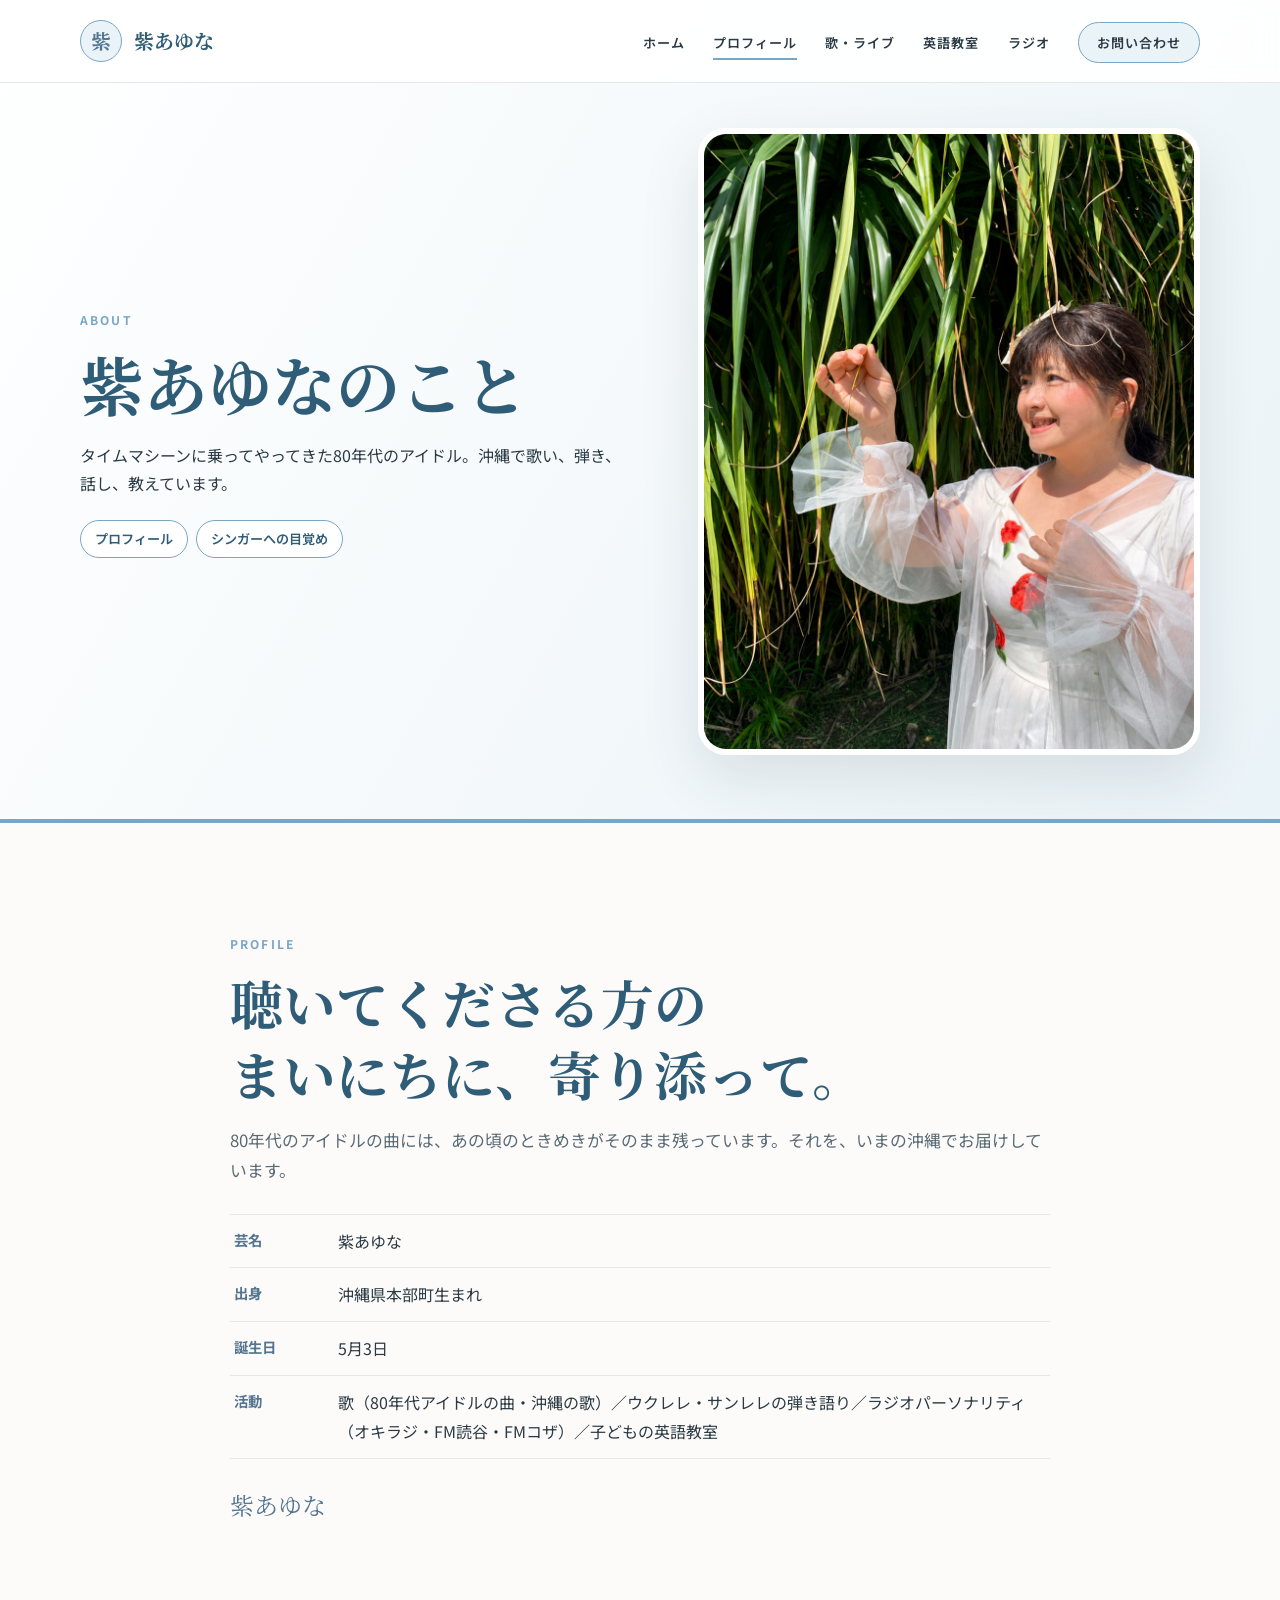
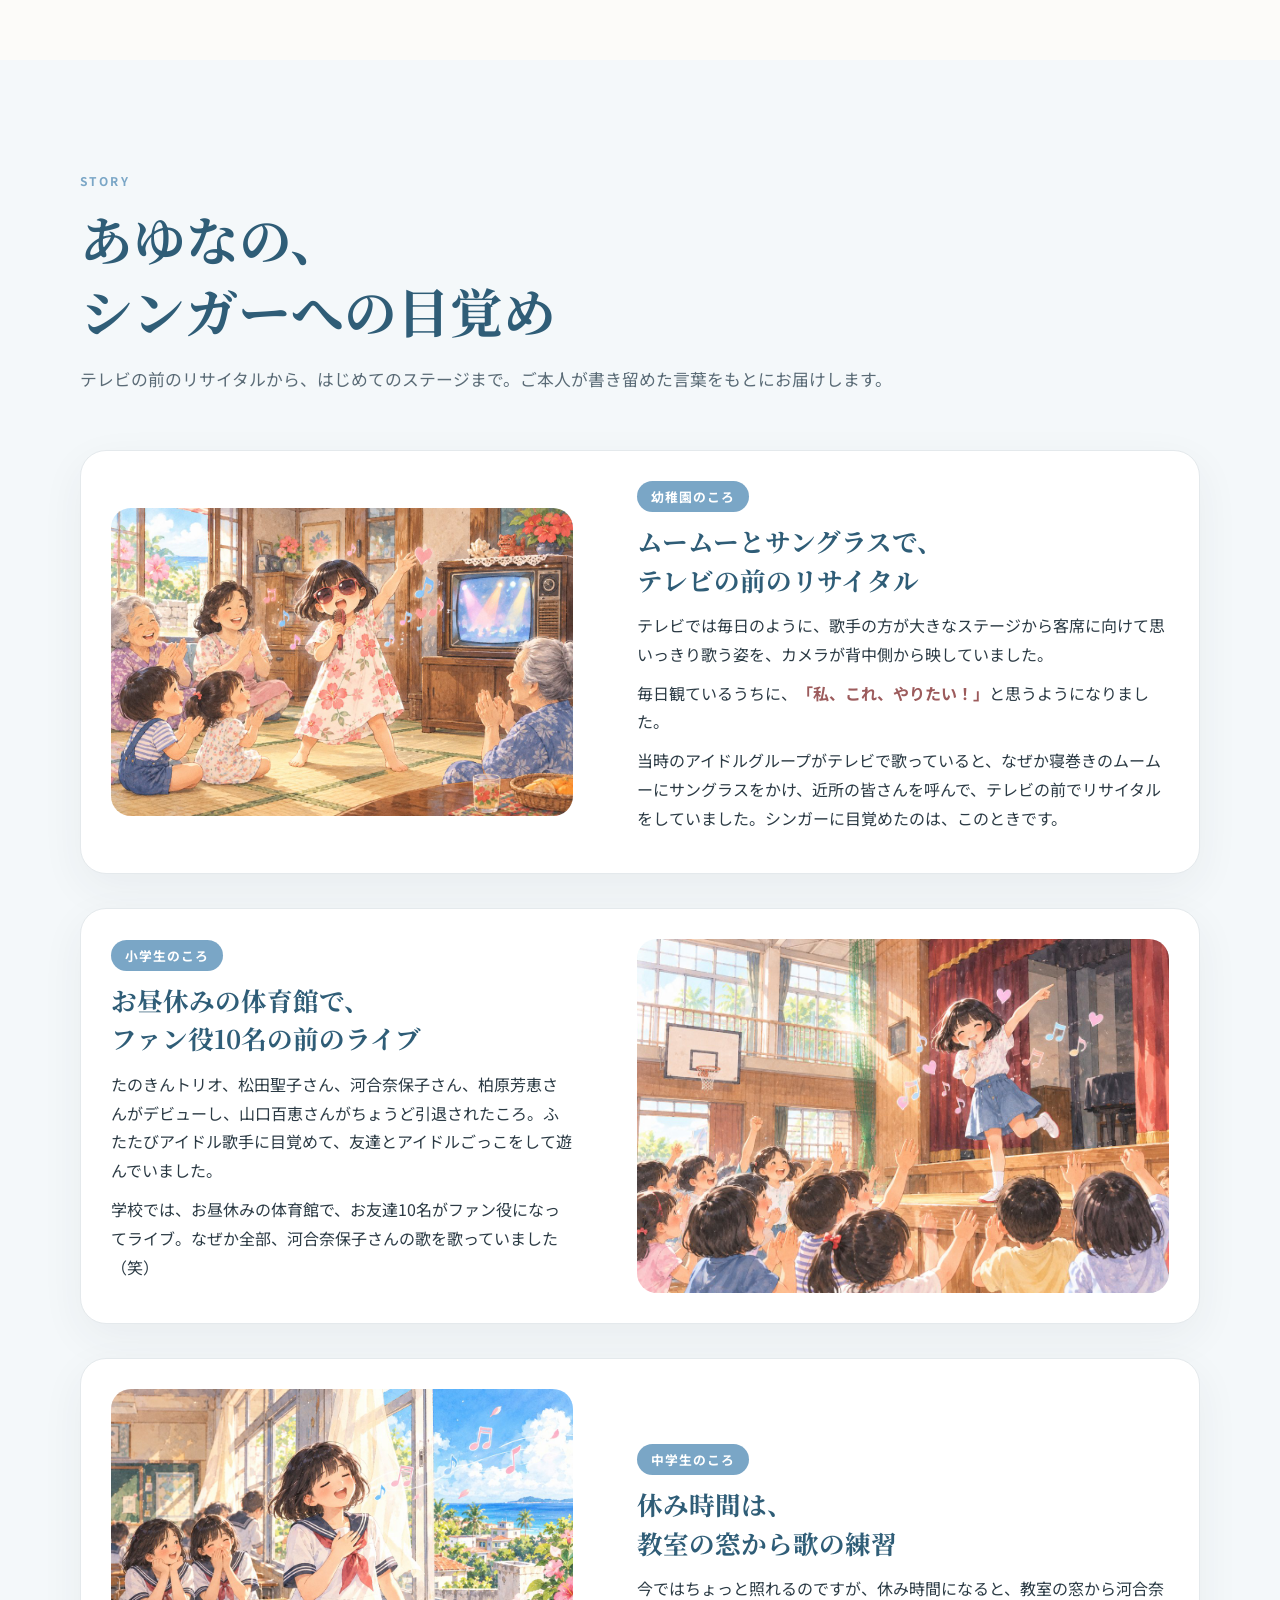
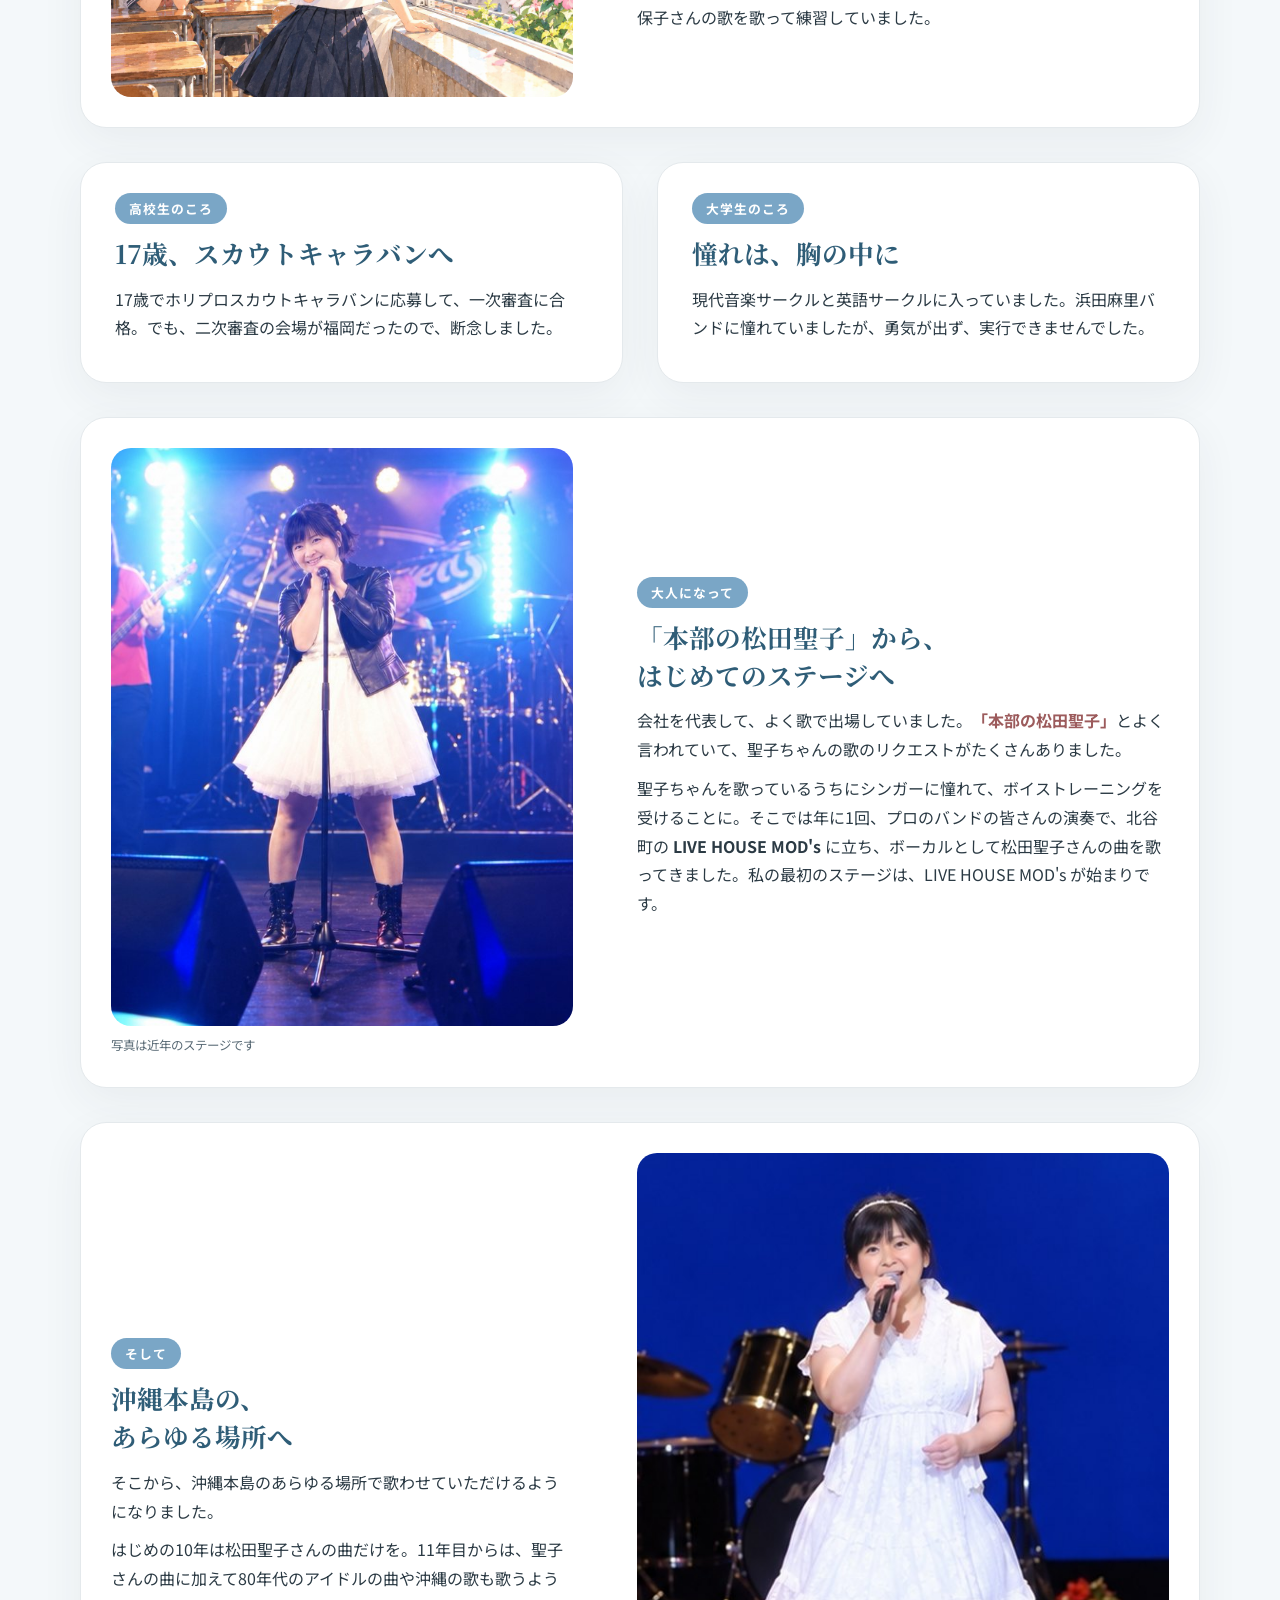
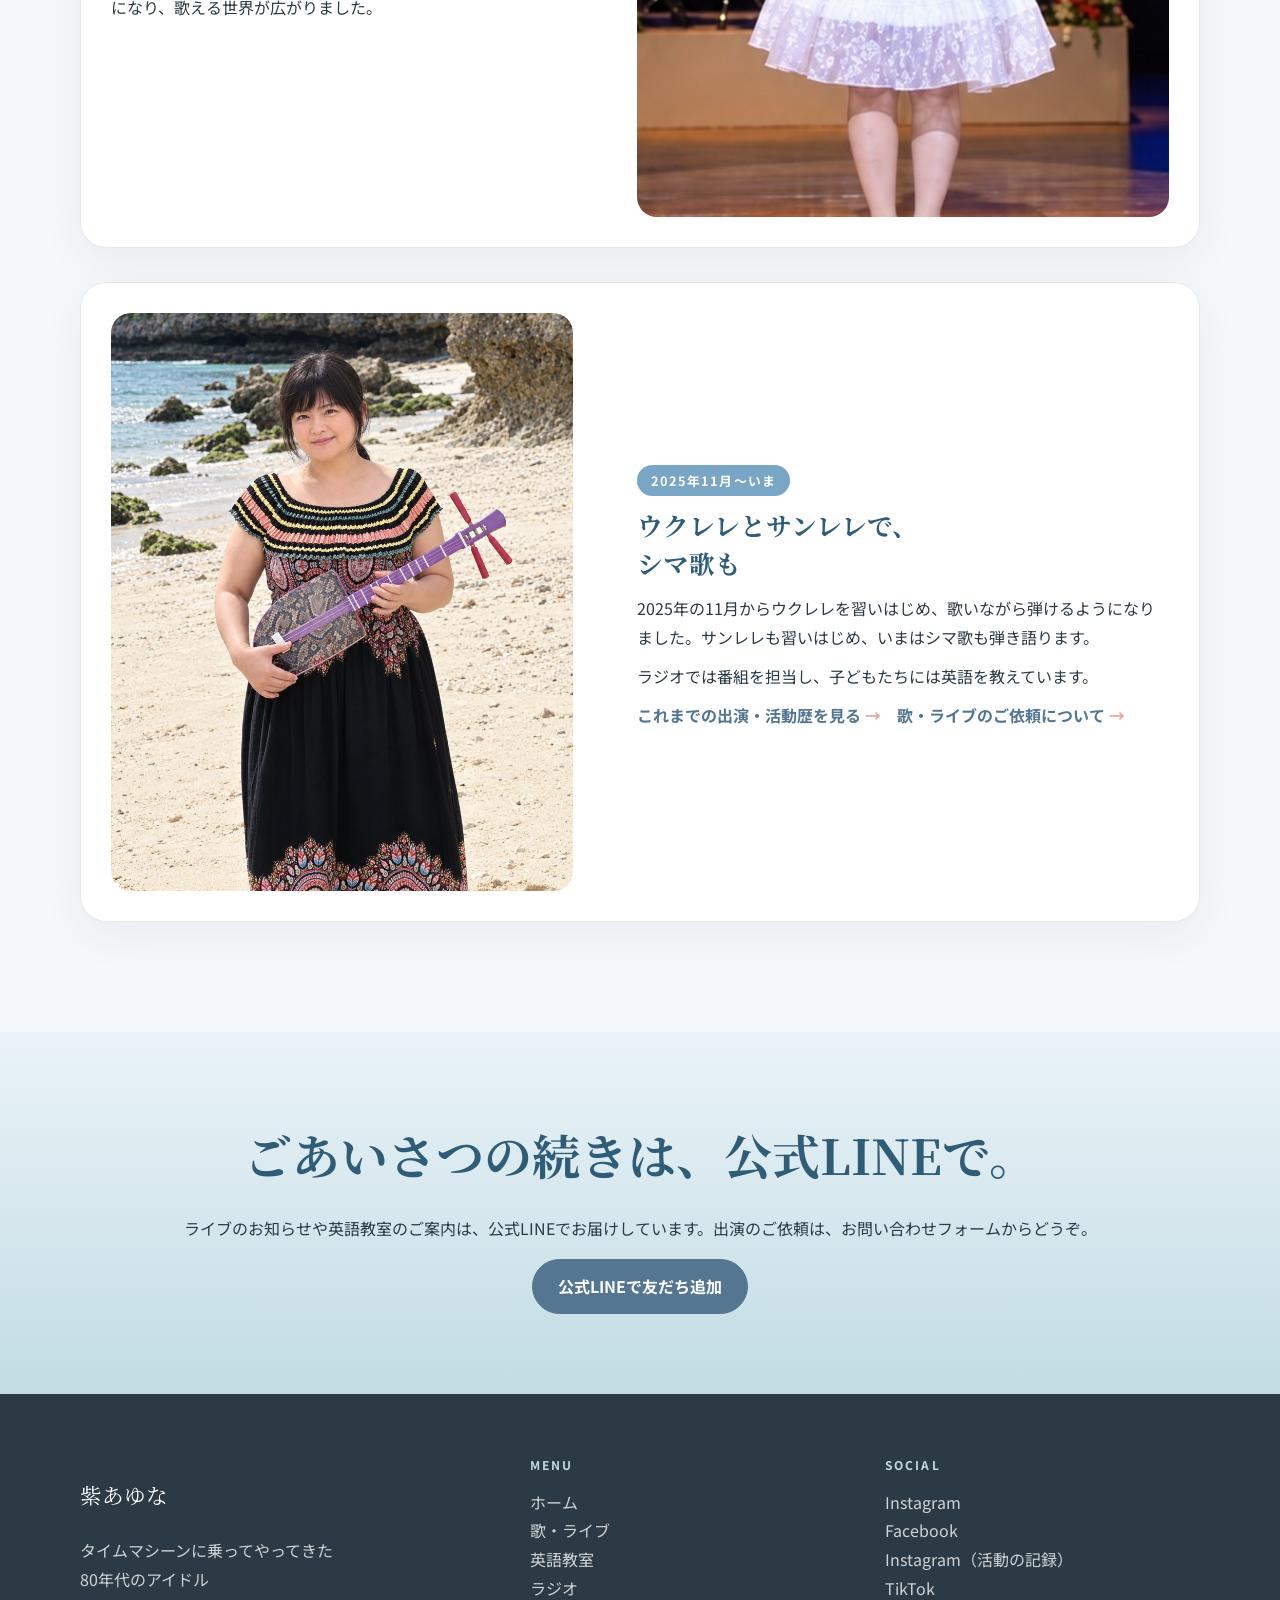
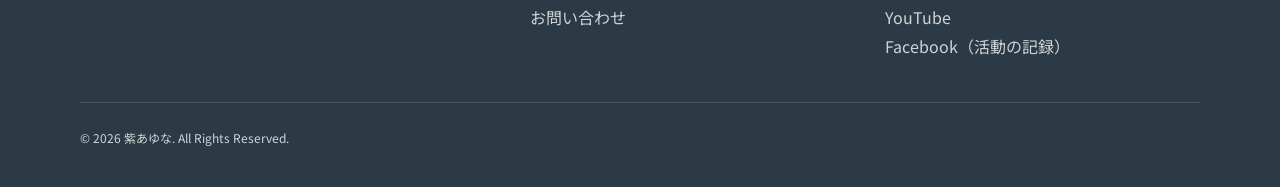
==== about.html @ 7f1525aa "ver2: HPを6ページ構成へ（ホーム／プロフィール／歌・ライブ／英語教室／ラジオ／お問い合わせ）2026-10-16" ====
<!doctype html>
<html lang="ja">
<head>
  <meta charset="utf-8">
  <meta name="viewport" content="width=device-width, initial-scale=1">
  <title>紫あゆなについて｜プロフィールと、シンガーへの目覚め</title>
  <meta name="description" content="紫あゆなのプロフィール。沖縄県本部町生まれ。幼稚園のころテレビの前で開いたリサイタルから、北谷町 LIVE HOUSE MOD's での初ステージ、沖縄本島の各地へ。">
  <link rel="canonical" href="https://ayunamurasaki.github.io/hp/about.html">
  <link rel="stylesheet" href="assets/css/style.css">
</head>
<body class="theme-about">
  <a class="skip-link" href="#main">本文へ移動</a>
  <header class="site-header">
    <nav class="container nav-wrap" aria-label="メインナビゲーション">
      <a class="brand" href="index.html"><span class="brand-mark">紫</span><span>紫あゆな</span></a>
      <button class="menu-toggle" type="button" aria-controls="global-menu" aria-expanded="false" aria-label="メニューを開く"><span></span><span></span><span></span></button>
      <ul class="nav-list" id="global-menu">
        <li><a href="index.html">ホーム</a></li><li><a href="about.html" aria-current="page">プロフィール</a></li><li><a href="live.html">歌・ライブ</a></li><li><a href="english.html">英語教室</a></li><li><a href="radio.html">ラジオ</a></li><li><a class="nav-cta" href="contact.html">お問い合わせ</a></li>
      </ul>
    </nav>
  </header>

  <main id="main">
    <section class="face-hero">
      <div class="container">
        <div><p class="eyebrow">About</p><h1>紫あゆなのこと</h1><p>タイムマシーンに乗ってやってきた80年代のアイドル。沖縄で歌い、弾き、話し、教えています。</p><ul class="page-nav"><li><a href="#profile">プロフィール</a></li><li><a href="#story">シンガーへの目覚め</a></li></ul></div>
        <figure class="tall"><img src="assets/images/white-field.jpg" alt="白いお衣装で自然の中に立つ紫あゆな"></figure>
      </div>
    </section>

    <section class="section" id="profile">
      <div class="container" style="max-width:820px">
        <p class="eyebrow">Profile</p>
        <h2 class="section-title">聴いてくださる方の<br>まいにちに、寄り添って。</h2>
        <p class="lead">80年代のアイドルの曲には、あの頃のときめきがそのまま残っています。それを、いまの沖縄でお届けしています。</p>
        <dl class="profile-table">
            <dt>芸名</dt><dd>紫あゆな</dd>
            <dt>出身</dt><dd>沖縄県本部町生まれ</dd>
            <dt>誕生日</dt><dd>5月3日</dd>
            <dt>活動</dt><dd>歌（80年代アイドルの曲・沖縄の歌）／ウクレレ・サンレレの弾き語り／ラジオパーソナリティ（オキラジ・FM読谷・FMコザ）／子どもの英語教室</dd>
          </dl>
        <p class="signature">紫あゆな</p>
      </div>
    </section>

    <section class="section section-soft" id="story">
      <div class="container">
        <p class="eyebrow">Story</p>
        <h2 class="section-title">あゆなの、<br>シンガーへの目覚め</h2>
        <p class="lead" style="margin-top:18px">テレビの前のリサイタルから、はじめてのステージまで。ご本人が書き留めた言葉をもとにお届けします。</p>

        <ol class="story">
          <li class="story-item reveal">
            <figure class="story-media" style="margin:0"><img src="assets/images/story-kinder.jpg" alt="ムームーとサングラス姿の女の子が、テレビの前で近所の人たちに向けて歌っているイラスト" loading="lazy"></figure>
            <div>
              <p class="story-age">幼稚園のころ</p>
              <h3>ムームーとサングラスで、<br>テレビの前のリサイタル</h3>
              <p>テレビでは毎日のように、歌手の方が大きなステージから客席に向けて思いっきり歌う姿を、カメラが背中側から映していました。</p>
              <p>毎日観ているうちに、<span class="quote">「私、これ、やりたい！」</span>と思うようになりました。</p>
              <p>当時のアイドルグループがテレビで歌っていると、なぜか寝巻きのムームーにサングラスをかけ、近所の皆さんを呼んで、テレビの前でリサイタルをしていました。シンガーに目覚めたのは、このときです。</p>
            </div>
          </li>

          <li class="story-item reveal">
            <figure class="story-media" style="margin:0"><img src="assets/images/story-gym.jpg" alt="体育館のステージで歌う女の子と、ファン役の友達のイラスト" loading="lazy"></figure>
            <div>
              <p class="story-age">小学生のころ</p>
              <h3>お昼休みの体育館で、<br>ファン役10名の前のライブ</h3>
              <p>たのきんトリオ、松田聖子さん、河合奈保子さん、柏原芳恵さんがデビューし、山口百恵さんがちょうど引退されたころ。ふたたびアイドル歌手に目覚めて、友達とアイドルごっこをして遊んでいました。</p>
              <p>学校では、お昼休みの体育館で、お友達10名がファン役になってライブ。なぜか全部、河合奈保子さんの歌を歌っていました（笑）</p>
            </div>
          </li>

          <li class="story-item reveal">
            <figure class="story-media" style="margin:0"><img src="assets/images/story-window.jpg" alt="教室の窓辺で空に向かって歌うセーラー服の女の子のイラスト" loading="lazy"></figure>
            <div>
              <p class="story-age">中学生のころ</p>
              <h3>休み時間は、<br>教室の窓から歌の練習</h3>
              <p>今ではちょっと照れるのですが、休み時間になると、教室の窓から河合奈保子さんの歌を歌って練習していました。</p>
            </div>
          </li>

          <li class="story-row">
            <div class="story-item text-only reveal">
              <div>
                <p class="story-age">高校生のころ</p>
                <h3>17歳、スカウトキャラバンへ</h3>
                <p>17歳でホリプロスカウトキャラバンに応募して、一次審査に合格。でも、二次審査の会場が福岡だったので、断念しました。</p>
              </div>
            </div>
            <div class="story-item text-only reveal">
              <div>
                <p class="story-age">大学生のころ</p>
                <h3>憧れは、胸の中に</h3>
                <p>現代音楽サークルと英語サークルに入っていました。浜田麻里バンドに憧れていましたが、勇気が出ず、実行できませんでした。</p>
              </div>
            </div>
          </li>

          <li class="story-item reveal">
            <figure class="story-media tall" style="margin:0"><img src="assets/images/story-band.jpg" alt="バンドの演奏をバックに、白いスカートで歌う紫あゆな" loading="lazy"><figcaption>写真は近年のステージです</figcaption></figure>
            <div>
              <p class="story-age">大人になって</p>
              <h3>「本部の松田聖子」から、<br>はじめてのステージへ</h3>
              <p>会社を代表して、よく歌で出場していました。<span class="quote">「本部の松田聖子」</span>とよく言われていて、聖子ちゃんの歌のリクエストがたくさんありました。</p>
              <p>聖子ちゃんを歌っているうちにシンガーに憧れて、ボイストレーニングを受けることに。そこでは年に1回、プロのバンドの皆さんの演奏で、北谷町の <strong>LIVE HOUSE MOD's</strong> に立ち、ボーカルとして松田聖子さんの曲を歌ってきました。私の最初のステージは、LIVE HOUSE MOD's が始まりです。</p>
            </div>
          </li>

          <li class="story-item reveal">
            <figure class="story-media tall" style="margin:0"><img src="assets/images/story-hall.jpg" alt="大きなホールのステージで、白いお衣装で歌う紫あゆな" loading="lazy"></figure>
            <div>
              <p class="story-age">そして</p>
              <h3>沖縄本島の、<br>あらゆる場所へ</h3>
              <p>そこから、沖縄本島のあらゆる場所で歌わせていただけるようになりました。</p>
              <p>はじめの10年は松田聖子さんの曲だけを。11年目からは、聖子さんの曲に加えて80年代のアイドルの曲や沖縄の歌も歌うようになり、歌える世界が広がりました。</p>
            </div>
          </li>

          <li class="story-item reveal">
            <figure class="story-media tall" style="margin:0"><img src="assets/images/story-sanrere.jpg" alt="沖縄の浜辺でサンレレを弾く紫あゆな" loading="lazy"></figure>
            <div>
              <p class="story-age">2025年11月〜いま</p>
              <h3>ウクレレとサンレレで、<br>シマ歌も</h3>
              <p>2025年の11月からウクレレを習いはじめ、歌いながら弾けるようになりました。サンレレも習いはじめ、いまはシマ歌も弾き語ります。</p>
              <p>ラジオでは番組を担当し、子どもたちには英語を教えています。</p>
              <p><a class="link-arrow" href="live.html#history">これまでの出演・活動歴を見る</a>　<a class="link-arrow" href="live.html#request">歌・ライブのご依頼について</a></p>
            </div>
          </li>
        </ol>
      </div>
    </section>

    <section class="cta-section"><div class="container"><h2>ごあいさつの続きは、公式LINEで。</h2><p>ライブのお知らせや英語教室のご案内は、公式LINEでお届けしています。出演のご依頼は、お問い合わせフォームからどうぞ。</p><a class="btn btn-primary" href="https://lin.ee/VMailZP" target="_blank" rel="noopener">公式LINEで友だち追加</a></div></section>

  </main>

  <footer class="site-footer"><div class="container"><div class="footer-grid"><div><p class="footer-brand">紫あゆな</p><p>タイムマシーンに乗ってやってきた<br>80年代のアイドル</p></div><div><p class="eyebrow">Menu</p><ul class="footer-nav"><li><a href="index.html">ホーム</a></li><li><a href="live.html">歌・ライブ</a></li><li><a href="english.html">英語教室</a></li><li><a href="radio.html">ラジオ</a></li><li><a href="contact.html">お問い合わせ</a></li></ul></div><div><p class="eyebrow">Social</p><ul class="footer-nav"><li><a href="https://www.instagram.com/ayuna.80idol/" target="_blank" rel="noopener">Instagram</a></li><li><a href="https://www.facebook.com/profile.php?id=100083319112403" target="_blank" rel="noopener">Facebook</a></li><li><a href="https://www.instagram.com/369murasakiayuna/" target="_blank" rel="noopener">Instagram（活動の記録）</a></li><li><a href="https://www.tiktok.com/@user3553281297065" target="_blank" rel="noopener">TikTok</a></li><li><a href="https://www.youtube.com/@%E7%B4%AB%E3%81%82%E3%82%86%E3%81%AA" target="_blank" rel="noopener">YouTube</a></li><li><a href="https://www.facebook.com/profile.php?id=100011735827150" target="_blank" rel="noopener">Facebook（活動の記録）</a></li></ul></div></div><p class="copyright">© <span data-year>2026</span> 紫あゆな. All Rights Reserved.</p></div></footer>
  <script src="assets/js/common.js"></script>
</body>
</html>
---- assets/css/style.css ----
@import url('https://fonts.googleapis.com/css2?family=Noto+Sans+JP:wght@400;500;600;700&family=Noto+Serif+JP:wght@600;700&display=swap');

/* ============================================================
   紫あゆな 公式サイト V2
   様式（レイアウト・部品・クラス名）は V1（hp-site/）のまま。
   色だけを公式LINE側の淡い水色へ揃えている。
   配色の出どころ: C:\Projects\ayuna-fanclub-lp\index.html と
   C:\Projects\ayuna-english-lp\index.html の :root（--sea / --sky ほか）
   ご本人のご希望（2026-08-08）: 淡い水色をベースに、ハートのピンクと白
   ============================================================ */

:root {
  --sea: #7aa6c6;
  --sea-deep: #547690;
  --sea-ink: #2f5d77;
  --sky: #c2dce4;
  --sky-pale: #eaf3f7;
  --sand: #eed0c5;
  --coral: #e79fa0;
  --coral-pale: #fdeff0;
  --ink: #2b3a44;
  --muted: #5a6b76;
  --paper: #fcfbf9;
  --white: #fff;
  --line: #e4e9ec;
  --shadow: 0 22px 60px rgba(43, 58, 68, .12);
  --radius: 28px;
  --serif: "Noto Serif JP", serif;
  --sans: "Noto Sans JP", sans-serif;
}

* { box-sizing: border-box; }
html { scroll-behavior: smooth; }
body { margin: 0; color: var(--ink); background: var(--paper); font-family: var(--sans); line-height: 1.8; }
body.menu-open { overflow: hidden; }
/* height: auto を必ず添える。img の width/height 属性は高さの指定として効いてしまい、
   高さが auto でなくなると aspect-ratio が無視されて画像が縦に伸びる（2026-09-10 に発生） */
img { display: block; width: 100%; height: auto; }
a { color: inherit; text-decoration: none; }
button, input, select, textarea { font: inherit; }
button { cursor: pointer; }
.container { width: min(1120px, calc(100% - 40px)); margin-inline: auto; }
.eyebrow { margin: 0 0 12px; color: var(--sea); font-size: .75rem; font-weight: 700; letter-spacing: .18em; text-transform: uppercase; }
.section-title { margin: 0; color: var(--sea-ink); font-family: var(--serif); font-size: clamp(2rem, 5vw, 3.3rem); line-height: 1.35; }
.lead { color: var(--muted); font-size: 1.05rem; }
.skip-link { position: fixed; top: -80px; left: 20px; z-index: 1000; padding: 10px 18px; color: #fff; background: var(--sea-deep); }
.skip-link:focus { top: 10px; }

/* ヘッダーは常に白のすりガラス。V1は濃紫のヒーローに白文字を重ねていたが、
   ヒーローが淡い水色になったため、白文字では読めなくなる */
.site-header { position: fixed; inset: 0 0 auto; z-index: 100; border-bottom: 1px solid var(--line); background: rgba(255,255,255,.9); backdrop-filter: blur(14px); transition: .3s; }
.site-header.scrolled { background: rgba(255,255,255,.97); box-shadow: 0 8px 30px rgba(43,58,68,.08); }
.nav-wrap { display: flex; min-height: 82px; align-items: center; justify-content: space-between; gap: 24px; }
.brand { display: flex; align-items: center; gap: 12px; color: var(--sea-ink); font-family: var(--serif); font-size: 1.25rem; font-weight: 700; }
.brand-mark { display: grid; width: 42px; height: 42px; place-items: center; border: 1px solid var(--sea); border-radius: 50%; color: var(--sea-deep); background: var(--sky-pale); }
.nav-list { display: flex; align-items: center; gap: 28px; margin: 0; padding: 0; list-style: none; }
.nav-list a { position: relative; color: var(--ink); font-size: .82rem; font-weight: 600; letter-spacing: .08em; text-transform: uppercase; }
.nav-list a::after { content: ""; position: absolute; inset: auto 50% -8px; height: 2px; background: var(--sea); transition: .2s; }
.nav-list a:hover::after, .nav-list a[aria-current="page"]::after { left: 0; right: 0; }
.nav-cta { padding: 10px 18px; border: 1px solid var(--sea); border-radius: 999px; color: var(--sea-ink); background: var(--sky-pale); }
.menu-toggle { display: none; width: 46px; height: 46px; padding: 11px; border: 1px solid var(--line); border-radius: 50%; background: var(--sky-pale); }
.menu-toggle span { display: block; height: 2px; margin: 5px 0; background: var(--sea-ink); transition: .25s; }

/* ヒーロー。写真の上に白のベールをかけ、文字は濃い藍色にする。
   公式LINEのLP（ファンクラブ・英語教室）と同じ処理 */
.hero { position: relative; display: grid; min-height: 100svh; align-items: end; overflow: hidden; color: var(--ink); background: var(--sky-pale); }
.hero::before { content: ""; position: absolute; inset: 0; background: linear-gradient(180deg, rgba(255,255,255,.20) 0%, rgba(255,255,255,.55) 46%, rgba(252,251,249,.96) 88%, var(--paper) 100%), url('../images/hero-sea.jpg') center/cover; }
.hero::after { content: ""; position: absolute; right: -15vw; bottom: -45vw; width: 70vw; height: 70vw; border: 1px solid rgba(122,166,198,.35); border-radius: 50%; box-shadow: 0 0 0 12vw rgba(255,255,255,.16), 0 0 0 24vw rgba(255,255,255,.09); }
.hero-content { position: relative; z-index: 1; display: grid; grid-template-columns: 1.25fr .75fr; align-items: end; gap: clamp(24px, 5vw, 64px); padding: 175px 0 90px; }
.hero-kicker { display: flex; align-items: center; gap: 12px; margin-bottom: 22px; color: var(--sea-deep); font-size: .8rem; font-weight: 700; letter-spacing: .16em; }
.hero-kicker::before { content: ""; width: 44px; height: 1px; background: var(--sea-deep); }
.hero h1 { max-width: 900px; margin: 0; color: var(--sea-ink); font-family: var(--serif); font-size: clamp(2.4rem, 6.4vw, 5.2rem); line-height: 1.24; letter-spacing: .02em; text-shadow: 0 2px 22px rgba(255,255,255,.7); }
.hero h1 span { display: block; margin-top: 16px; color: var(--ink); font-family: var(--sans); font-size: clamp(.95rem, 2vw, 1.3rem); font-weight: 500; letter-spacing: .1em; }
.hero-actions { display: flex; flex-wrap: wrap; gap: 14px; margin-top: 36px; }
/* ヒーローの主役写真。公式LINEの応答1（白いドレスのアイドル写真・高画質補正版）を使う
   ユーザー指示 2026-09-10「白いドレスのアイドル写真をメインに」「公式LINEの画像に合わせる」 */
.hero-photo { position: relative; justify-self: end; width: min(100%, 380px); }
.hero-photo img { height: 405px; border: 6px solid #fff; border-radius: var(--radius); object-fit: cover; object-position: 50% 18%; box-shadow: var(--shadow); }
.hero-photo::after { content: ""; position: absolute; inset: auto -14px -14px auto; width: 62px; height: 62px; border: 1px solid var(--coral); border-radius: 50%; }

.btn { display: inline-flex; min-height: 50px; align-items: center; justify-content: center; padding: 12px 25px; border: 1px solid var(--sea); border-radius: 999px; font-weight: 700; transition: .2s; }
.btn-primary { color: #fff; border-color: var(--sea-deep); background: var(--sea-deep); }
.btn-secondary { color: var(--sea-ink); background: rgba(255,255,255,.86); }
.btn:hover { transform: translateY(-2px); box-shadow: 0 12px 28px rgba(43,58,68,.16); }
.hero-scroll { position: absolute; right: 32px; bottom: 35px; z-index: 2; color: var(--sea-deep); font-size: .68rem; letter-spacing: .15em; writing-mode: vertical-rl; }

.section { padding: 110px 0; }
.section-soft { background: #f4f8fa; }
.intro-grid, .split { display: grid; grid-template-columns: .88fr 1.12fr; align-items: center; gap: clamp(44px, 7vw, 100px); }
.image-frame { position: relative; }
.image-frame::before { content: ""; position: absolute; inset: 22px -22px -22px 22px; z-index: 0; border: 1px solid var(--sea); border-radius: var(--radius); }
.image-frame img { position: relative; z-index: 1; aspect-ratio: 4 / 5; border-radius: var(--radius); object-fit: cover; box-shadow: var(--shadow); }
/* 文字が絵の端まで入っている図版用。切り取らずに正方形のまま出す */
.image-frame.square img { aspect-ratio: 1 / 1; object-fit: contain; background: #fff; }
.signature { color: var(--sea-deep); font-family: var(--serif); font-size: 1.5rem; }
.feature-grid, .service-grid, .works-grid { display: grid; grid-template-columns: repeat(3, 1fr); gap: 24px; margin-top: 54px; }
.feature-card, .service-card, .work-card { overflow: hidden; border: 1px solid var(--line); border-radius: 22px; background: #fff; box-shadow: 0 14px 44px rgba(43,58,68,.06); transition: .25s; }
.feature-card:hover, .service-card:hover, .work-card:hover { transform: translateY(-6px); box-shadow: var(--shadow); }
.feature-card { padding: 34px; }
.card-number { color: var(--sea); font-family: var(--serif); font-size: 1.7rem; }
.feature-card h3, .service-card h2, .service-card h3, .work-card h2, .work-card h3 { color: var(--sea-ink); font-family: var(--serif); }
.service-card img, .work-card img { aspect-ratio: 4 / 3; object-fit: cover; }
.card-body { padding: 26px; }
.tag { display: inline-block; padding: 4px 10px; border-radius: 999px; color: var(--sea-ink); background: var(--sky); font-size: .73rem; font-weight: 700; }
.tag.gold { color: #9c5b5c; background: var(--coral-pale); }
.link-arrow { color: var(--sea-deep); font-weight: 700; }
.link-arrow::after { content: " →"; color: var(--coral); }

.page-hero { position: relative; overflow: hidden; display: grid; min-height: 460px; padding-top: 82px; align-items: center; color: var(--ink); background: var(--sky-pale); }
.page-hero::before { content: ""; position: absolute; inset: 0; background: linear-gradient(180deg, rgba(255,255,255,.42), rgba(255,255,255,.78) 70%, var(--paper) 100%), var(--page-image) center/cover; }
.page-hero::after { content: ""; position: absolute; right: -100px; top: 120px; width: 380px; height: 380px; border: 1px solid rgba(122,166,198,.3); border-radius: 50%; }
.page-hero-content { position: relative; z-index: 1; }
.page-hero h1 { margin: 0; color: var(--sea-ink); font-family: var(--serif); font-size: clamp(2.4rem, 6vw, 4.4rem); line-height: 1.2; }
.page-hero p { max-width: 680px; color: var(--ink); }
.about-hero { --page-image: url('../images/hero-sea.jpg'); }
.service-hero { --page-image: url('../images/hero-sea.jpg'); }
.works-hero { --page-image: url('../images/hero-sea.jpg'); }
.contact-hero { --page-image: url('../images/hero-sea.jpg'); }

.timeline { margin: 50px 0 0; padding: 0; list-style: none; }
.timeline li { position: relative; display: grid; grid-template-columns: 150px 1fr; gap: 26px; padding: 0 0 35px 30px; border-left: 1px solid var(--sea); }
.timeline li::before { content: ""; position: absolute; left: -6px; top: 9px; width: 11px; height: 11px; border-radius: 50%; background: var(--sea); box-shadow: 0 0 0 6px var(--sky-pale); }
.timeline time { color: var(--sea-deep); font-weight: 700; }
.timeline h3 { margin: 0 0 5px; color: var(--sea-ink); }
.stats { display: grid; grid-template-columns: repeat(3, 1fr); gap: 18px; margin-top: 42px; }
.stat { padding: 28px; border-radius: 18px; text-align: center; background: var(--sky-pale); }
.stat strong { display: block; color: var(--sea-deep); font-family: var(--serif); font-size: 1.6rem; }
.notice { padding: 18px 22px; border-left: 3px solid var(--coral); color: var(--muted); background: var(--coral-pale); border-radius: 0 12px 12px 0; }
.service-grid.four { grid-template-columns: repeat(2, 1fr); }
.service-card.featured { border-color: rgba(122,166,198,.6); }
.service-icon { display: grid; width: 54px; height: 54px; place-items: center; border-radius: 50%; color: #fff; background: var(--sea-deep); font-family: var(--serif); font-size: 1.4rem; }
.process { counter-reset: step; display: grid; grid-template-columns: repeat(3,1fr); gap: 20px; margin-top: 48px; }
.process article { position: relative; padding: 30px; border-top: 1px solid var(--sea); border-radius: 0 0 16px 16px; background: #fff; }
.process article::before { counter-increment: step; content: "0" counter(step); color: var(--sea); font-family: var(--serif); font-size: 2rem; }

.works-grid { grid-template-columns: repeat(2, 1fr); }
.work-card:first-child { grid-column: 1 / -1; display: grid; grid-template-columns: 1.2fr .8fr; }
.work-card:first-child img { height: 100%; min-height: 360px; }
.social-links { display: grid; grid-template-columns: repeat(3,1fr); gap: 16px; margin-top: 36px; }
.social-link { padding: 22px; border: 1px solid var(--line); border-radius: 16px; text-align: center; font-weight: 700; background: #fff; transition: .2s; }
.social-link:hover { color: #fff; border-color: var(--sea-deep); background: var(--sea-deep); }

/* お問い合わせ。V2では自前のフォームを持たず、実際に動いている受け口へ渡す */
.contact-layout { display: grid; grid-template-columns: .7fr 1.3fr; gap: 60px; }
.contact-panel { align-self: start; padding: 34px; border-radius: 22px; color: #fff; background: var(--sea-deep); }
.contact-panel h2 { margin-top: 0; font-family: var(--serif); }
.contact-panel a { color: #fff; text-decoration: underline; }
.entry-list { display: grid; gap: 18px; }
.entry { display: grid; grid-template-columns: 62px 1fr auto; align-items: center; gap: 20px; padding: 24px 26px; border: 1px solid var(--line); border-radius: 18px; background: #fff; transition: .2s; }
.entry:hover { transform: translateY(-3px); border-color: var(--sea); box-shadow: var(--shadow); }
.entry-mark { display: grid; width: 62px; height: 62px; place-items: center; border-radius: 50%; color: #fff; background: var(--sea); font-family: var(--serif); font-size: 1.3rem; }
.entry-mark.line { background: #06c755; }
.entry-mark.coral { background: var(--coral); }
.entry h3 { margin: 0 0 4px; color: var(--sea-ink); font-family: var(--serif); font-size: 1.15rem; }
.entry p { margin: 0; color: var(--muted); font-size: .93rem; }
.entry-go { color: var(--sea-deep); font-weight: 700; white-space: nowrap; }
.entry-go::after { content: " →"; color: var(--coral); }
.entry.static { align-items: start; }
.entry.static:hover { transform: none; border-color: var(--line); box-shadow: none; }
.entry .program-list { margin-top: 8px; }
.nw { display: inline-block; }

.cta-section { padding: 80px 0; color: var(--ink); text-align: center; background: linear-gradient(180deg, var(--sky-pale), var(--sky)); }
.cta-section h2 { margin: 0 0 14px; color: var(--sea-ink); font-family: var(--serif); font-size: clamp(1.8rem,5vw,3rem); }
.site-footer { padding: 60px 0 26px; color: rgba(255,255,255,.78); background: var(--ink); }
.footer-grid { display: grid; grid-template-columns: 1.3fr 1fr 1fr; gap: 40px; }
.footer-brand { color: #fff; font-family: var(--serif); font-size: 1.35rem; }
.site-footer .eyebrow { color: var(--sky); }
.footer-nav { margin: 0; padding: 0; list-style: none; }
.footer-nav a:hover { color: var(--sky); }
.copyright { margin-top: 42px; padding-top: 24px; border-top: 1px solid rgba(255,255,255,.14); font-size: .75rem; }
.reveal { opacity: 0; transform: translateY(22px); transition: opacity .7s, transform .7s; }
.reveal.visible { opacity: 1; transform: none; }

@media (max-width: 860px) {
  .menu-toggle { display: block; }
  .nav-list { position: fixed; inset: 0; z-index: -1; display: flex; flex-direction: column; justify-content: center; gap: 30px; visibility: hidden; opacity: 0; background: rgba(255,255,255,.98); transition: .25s; }
  .nav-list.open { visibility: visible; opacity: 1; }
  .nav-list a { font-size: 1.05rem; }
  .menu-toggle[aria-expanded="true"] { position: relative; z-index: 2; }
  .menu-toggle[aria-expanded="true"] span:nth-child(1) { transform: translateY(7px) rotate(45deg); }
  .menu-toggle[aria-expanded="true"] span:nth-child(2) { opacity: 0; }
  .menu-toggle[aria-expanded="true"] span:nth-child(3) { transform: translateY(-7px) rotate(-45deg); }
  .hero-content { grid-template-columns: 1fr; }
  .hero-photo { max-width: 320px; }
  .intro-grid, .split, .contact-layout { grid-template-columns: 1fr; }
  .feature-grid, .service-grid { grid-template-columns: repeat(2,1fr); }
  .social-links { grid-template-columns: repeat(2,1fr); }
  .footer-grid { grid-template-columns: 1fr 1fr; }
}

@media (max-width: 600px) {
  .container { width: min(100% - 28px, 1120px); }
  .nav-wrap { min-height: 70px; }
  .brand-mark { width: 38px; height: 38px; }
  .hero-content { padding: 140px 0 70px; }
  .hero h1 { font-size: clamp(2rem, 10.5vw, 3.2rem); }
  .hero-photo { width: 100%; max-width: none; justify-self: stretch; }
  .hero-photo img { height: 400px; }
  .hero-scroll { display: none; }
  .section { padding: 78px 0; }
  .page-hero { min-height: 400px; padding-top: 70px; }
  .feature-grid, .service-grid, .service-grid.four, .works-grid, .process, .stats { grid-template-columns: 1fr; }
  .work-card:first-child { grid-column: auto; display: block; }
  .work-card:first-child img { min-height: 0; }
  .timeline li { grid-template-columns: 1fr; gap: 4px; }
  .image-frame::before { inset: 12px -10px -12px 10px; }
  .entry { grid-template-columns: 48px 1fr; gap: 14px; padding: 20px; }
  .entry-mark { width: 48px; height: 48px; font-size: 1.1rem; }
  .entry-go { grid-column: 1 / -1; }
  .footer-grid { grid-template-columns: 1fr; }
}

@media (prefers-reduced-motion: reduce) {
  *, *::before, *::after { scroll-behavior: auto !important; transition: none !important; animation: none !important; }
  .reveal { opacity: 1; transform: none; }
}

/* ============================================================
   プロフィール改修案（2026-10-16）で足した部品
   about.html の「プロフィール表」「シンガーへの目覚め」「出演・活動歴」で使う
   ============================================================ */
.profile-table { display: grid; grid-template-columns: 6.5em 1fr; gap: 0; margin: 28px 0 0; border-top: 1px solid var(--line); }
.profile-table dt, .profile-table dd { margin: 0; padding: 12px 4px; border-bottom: 1px solid var(--line); }
.profile-table dt { color: var(--sea-deep); font-weight: 700; font-size: .9rem; }
.profile-table dd { color: var(--ink); }

.story { margin: 56px 0 0; padding: 0; list-style: none; display: grid; gap: 34px; }
.story-item { display: grid; grid-template-columns: 1fr 1.15fr; align-items: center; gap: clamp(26px, 5vw, 64px); padding: 30px; border: 1px solid var(--line); border-radius: 26px; background: #fff; box-shadow: 0 14px 44px rgba(43,58,68,.06); }
.story-item:nth-child(even) .story-media { order: 2; }
.story-item.text-only { grid-template-columns: 1fr; padding: 30px 34px; }
.story-media img { aspect-ratio: 3 / 2; border-radius: 20px; object-fit: cover; }
.story-media.tall img { aspect-ratio: 4 / 5; object-position: 50% 30%; }
.story-media figcaption { margin-top: 8px; color: var(--muted); font-size: .78rem; }
.story-age { display: inline-block; margin: 0 0 10px; padding: 4px 14px; border-radius: 999px; color: #fff; background: var(--sea); font-size: .8rem; font-weight: 700; letter-spacing: .08em; }
.story-item h3 { margin: 0 0 12px; color: var(--sea-ink); font-family: var(--serif); font-size: clamp(1.25rem, 2.6vw, 1.6rem); line-height: 1.5; }
.story-item p { margin: 0 0 10px; }
.story-item .quote { display: inline-block; color: #9c5b5c; font-weight: 700; }
.story-row { display: grid; grid-template-columns: repeat(2, 1fr); gap: 34px; }

.history { margin: 46px 0 0; display: grid; gap: 0; }
.history-year { display: grid; grid-template-columns: 110px 1fr; gap: 24px; padding: 22px 0; border-top: 1px solid var(--line); }
.history-year > h3 { margin: 0; color: var(--sea-deep); font-family: var(--serif); font-size: 1.5rem; line-height: 1.3; }
.history-year ul { margin: 0; padding: 0; list-style: none; }
.history-year li { position: relative; padding: 3px 0 3px 18px; }
.history-year li::before { content: ""; position: absolute; left: 0; top: .85em; width: 7px; height: 7px; border-radius: 50%; background: var(--coral); }
.history-year li time { display: inline-block; min-width: 5.6em; color: var(--muted); font-size: .9rem; }
.history-more { margin-top: 0; border-top: 1px solid var(--line); }
.history-more > summary { padding: 18px 0; color: var(--sea-deep); font-weight: 700; cursor: pointer; list-style: none; }
.history-more > summary::-webkit-details-marker { display: none; }
.history-more > summary::after { content: " ＋"; color: var(--coral); }
.history-more[open] > summary::after { content: " －"; }

.gallery { display: grid; grid-template-columns: repeat(3, 1fr); gap: 18px; margin: 46px 0 0; }
.gallery figure { margin: 0; }
.gallery img { aspect-ratio: 1 / 1; border-radius: 18px; object-fit: cover; box-shadow: 0 10px 30px rgba(43,58,68,.08); }
.gallery figcaption { margin-top: 8px; color: var(--muted); font-size: .82rem; line-height: 1.5; }

@media (max-width: 860px) {
  .story-item, .story-row { grid-template-columns: 1fr; }
  .story-item:nth-child(even) .story-media { order: 0; }
  .gallery { grid-template-columns: repeat(2, 1fr); }
}
@media (max-width: 600px) {
  .story-item { padding: 20px; }
  .history-year { grid-template-columns: 1fr; gap: 8px; }
  .gallery { gap: 12px; }
}

/* ラジオの担当番組（service.html #radio・2026-10-16） */
.program-list { margin: 0; padding: 0; list-style: none; }
.program-list li { padding: 12px 0 12px 22px; border-bottom: 1px solid var(--line); position: relative; }
.program-list li::before { content: ""; position: absolute; left: 4px; top: 1.15em; width: 8px; height: 8px; border-radius: 50%; background: var(--coral); }
.feature-card p:last-child { margin-bottom: 0; }

/* ============================================================
   6ページ構成（2026-10-16・3つの柱をそのままページに）
   ページごとに「顔」の写真と色を変え、どのページか一目で分かるようにする
   ============================================================ */
.theme-about   { --accent: var(--sea);  --accent-pale: var(--sky-pale); }
.theme-live    { --accent: #d98a8b;     --accent-pale: var(--coral-pale); }
.theme-english { --accent: #c49a4e;     --accent-pale: #fbf4e6; }
.theme-radio   { --accent: #5d8fb3;     --accent-pale: #e6f0f8; }
.theme-contact { --accent: var(--sea);  --accent-pale: var(--sky-pale); }

.face-hero { position: relative; overflow: hidden; padding: 128px 0 64px; background: linear-gradient(120deg, #fff 0%, var(--accent-pale) 100%); border-bottom: 4px solid var(--accent); }
.face-hero .container { display: grid; grid-template-columns: 1.05fr .95fr; gap: clamp(28px, 5vw, 70px); align-items: center; }
.face-hero .eyebrow { color: var(--accent); }
.face-hero h1 { margin: 0 0 18px; color: var(--sea-ink); font-family: var(--serif); font-size: clamp(2.3rem, 5.5vw, 4rem); line-height: 1.25; }
.face-hero p { max-width: 560px; margin: 0 0 12px; }
.face-hero figure { margin: 0; }
.face-hero figure img { width: 100%; aspect-ratio: 4 / 3; object-fit: cover; border: 6px solid #fff; border-radius: var(--radius); box-shadow: var(--shadow); }
.face-hero figure.tall img { aspect-ratio: 4 / 5; }
.face-hero .page-nav { display: flex; flex-wrap: wrap; gap: 8px; margin-top: 22px; padding: 0; list-style: none; }
.face-hero .page-nav a { display: inline-block; padding: 6px 14px; border: 1px solid var(--accent); border-radius: 999px; color: var(--sea-ink); background: #fff; font-size: .82rem; font-weight: 600; }
.story-age { background: var(--accent, var(--sea)); }
.section-title + .lead { margin-top: 16px; }

.pillar-grid { display: grid; grid-template-columns: repeat(3, 1fr); gap: 22px; margin-top: 44px; }
.pillar { display: flex; flex-direction: column; overflow: hidden; border: 1px solid var(--line); border-radius: 24px; background: #fff; box-shadow: 0 14px 44px rgba(43,58,68,.06); color: inherit; transition: transform .2s, box-shadow .2s; }
.pillar:hover { transform: translateY(-6px); box-shadow: var(--shadow); }
.pillar img { width: 100%; aspect-ratio: 4 / 5; object-fit: cover; }
.pillar .card-body { display: flex; flex: 1; flex-direction: column; }
.pillar h3 { margin: 4px 0 10px; color: var(--sea-ink); font-family: var(--serif); font-size: 1.35rem; }
.pillar p { margin: 0 0 14px; }
.pillar .link-arrow { margin-top: auto; }
.pillar .card-number { color: var(--accent); }

.video-grid { display: grid; grid-template-columns: repeat(2, 1fr); gap: 22px; margin-top: 40px; }
.video { display: block; overflow: hidden; border: 1px solid var(--line); border-radius: 20px; background: #fff; color: inherit; }
.video .thumb { position: relative; }
.video .thumb img { width: 100%; aspect-ratio: 16 / 9; object-fit: cover; }
.video .thumb::after { content: "▶"; position: absolute; left: 50%; top: 50%; display: grid; width: 58px; height: 58px; place-items: center; border-radius: 50%; color: #fff; background: rgba(217,138,139,.92); font-size: 1.2rem; transform: translate(-50%, -50%); }
.video .card-body { padding: 18px 22px; }
.video h3 { margin: 0 0 4px; color: var(--sea-ink); font-family: var(--serif); font-size: 1.1rem; }
.video p { margin: 0; color: var(--muted); font-size: .9rem; }
.big-quote { margin: 0 0 16px; padding: 4px 0 4px 18px; border-left: 4px solid var(--accent); color: var(--sea-ink); font-family: var(--serif); font-size: clamp(1.15rem, 2.4vw, 1.45rem); line-height: 1.7; }
.btn-row { display: flex; flex-wrap: wrap; gap: 12px; margin-top: 18px; }

@media (max-width: 860px) {
  .face-hero { padding: 104px 0 44px; }
  .face-hero .container { grid-template-columns: 1fr; }
  .face-hero figure { order: -1; }
  .pillar-grid { grid-template-columns: 1fr; }
  .pillar img { aspect-ratio: 4 / 3; }
  .video-grid { grid-template-columns: 1fr; }
}
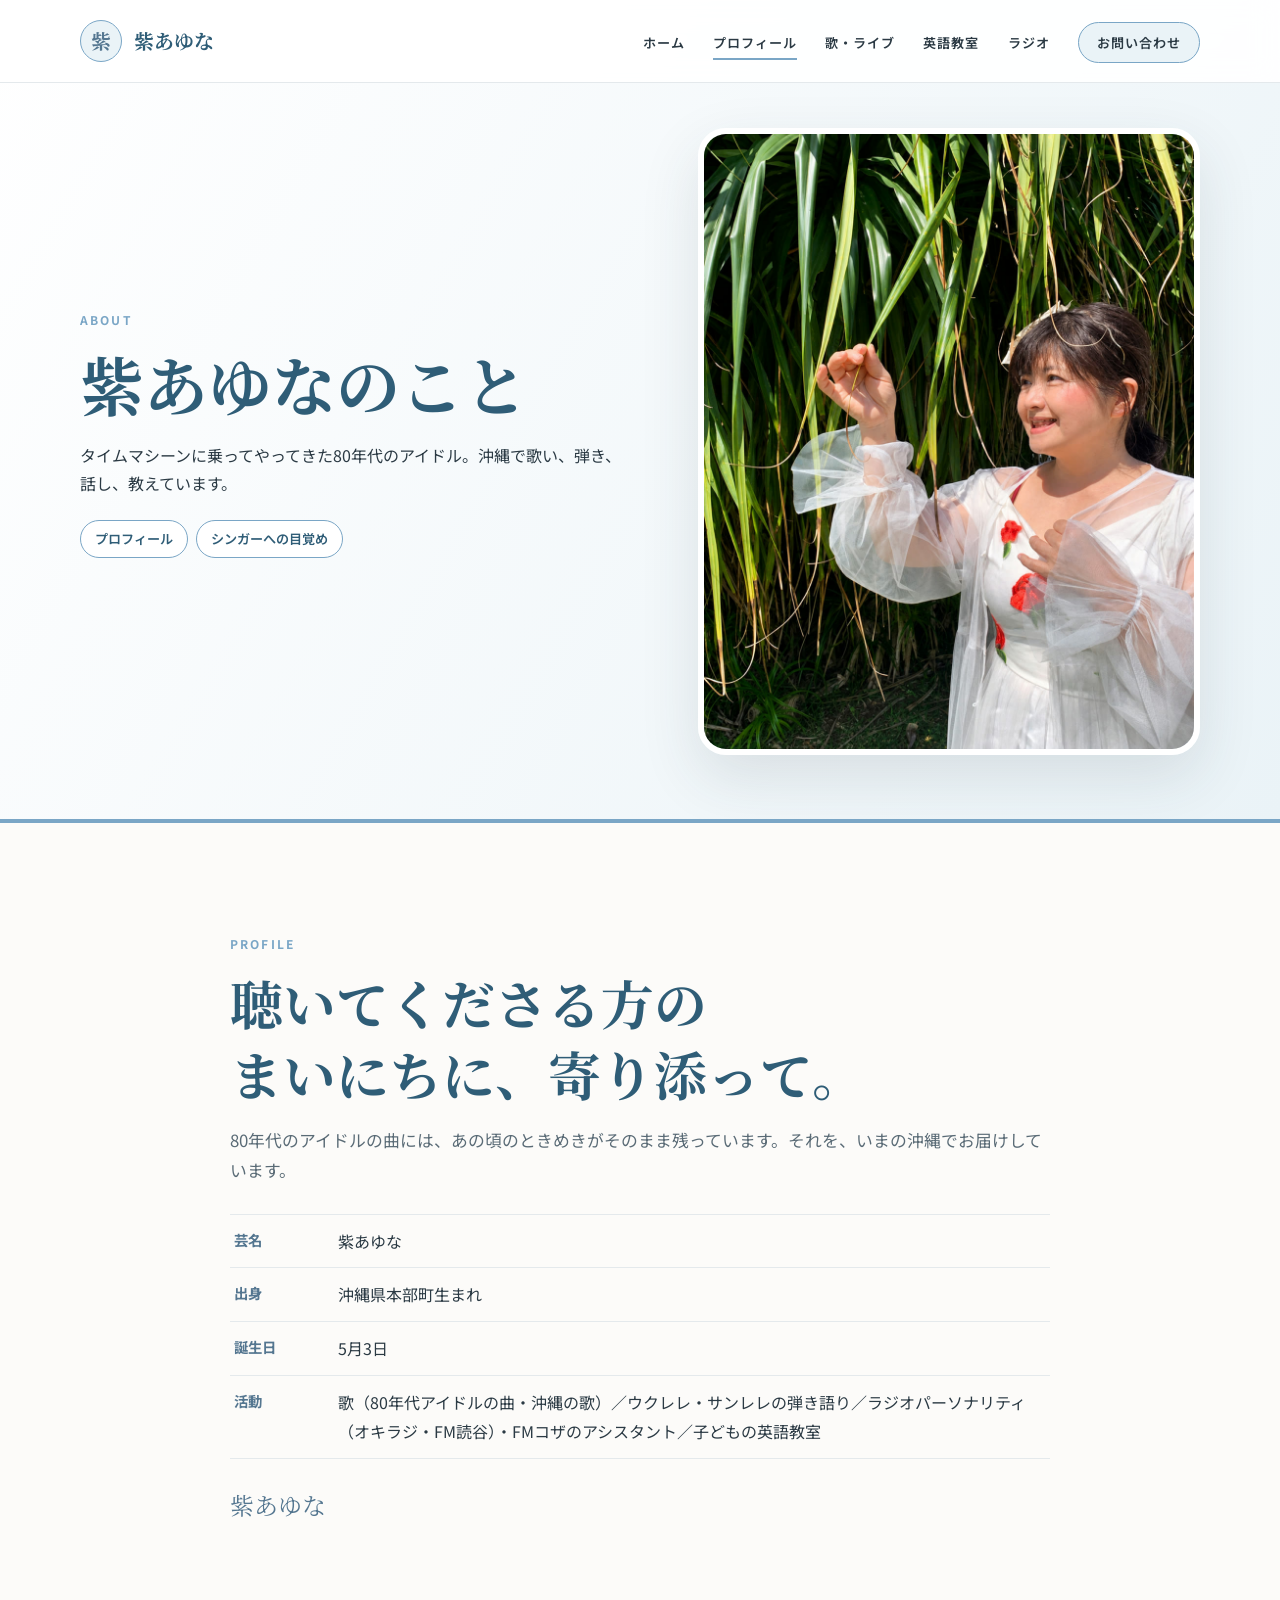
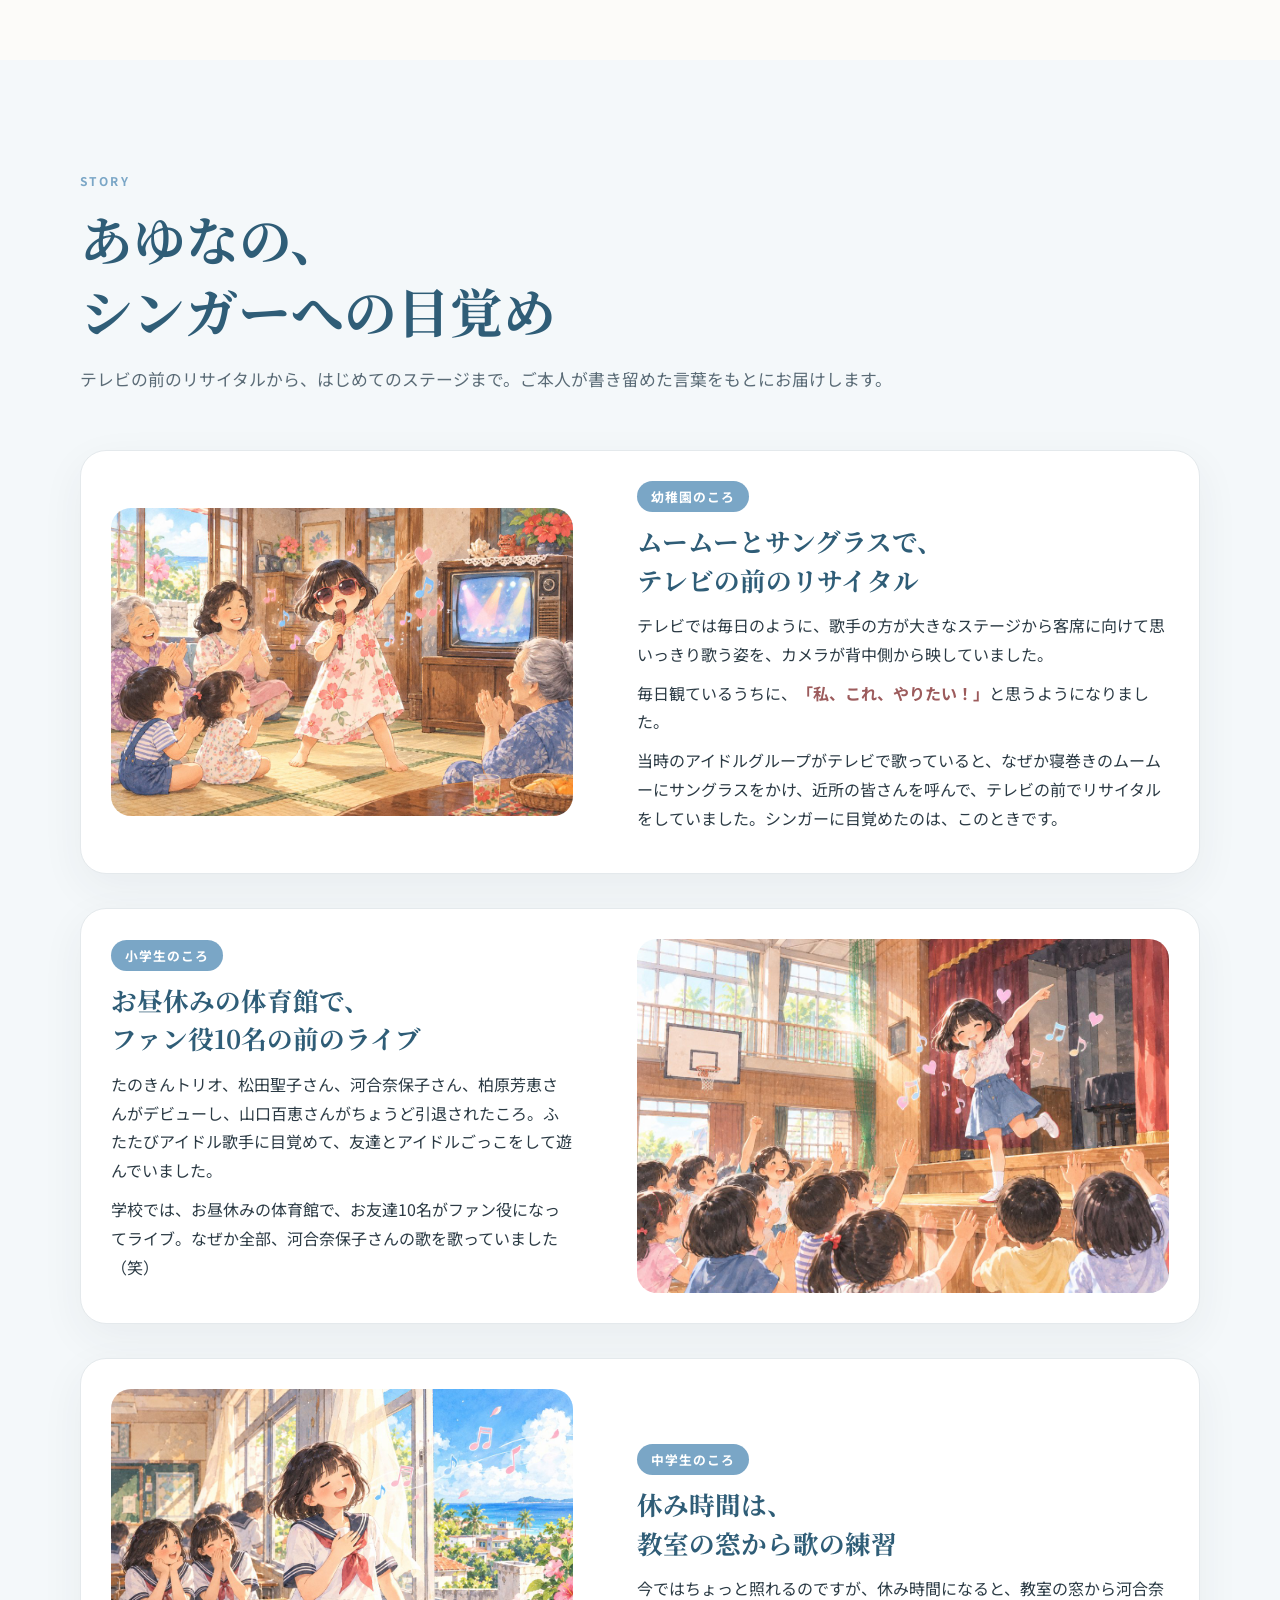
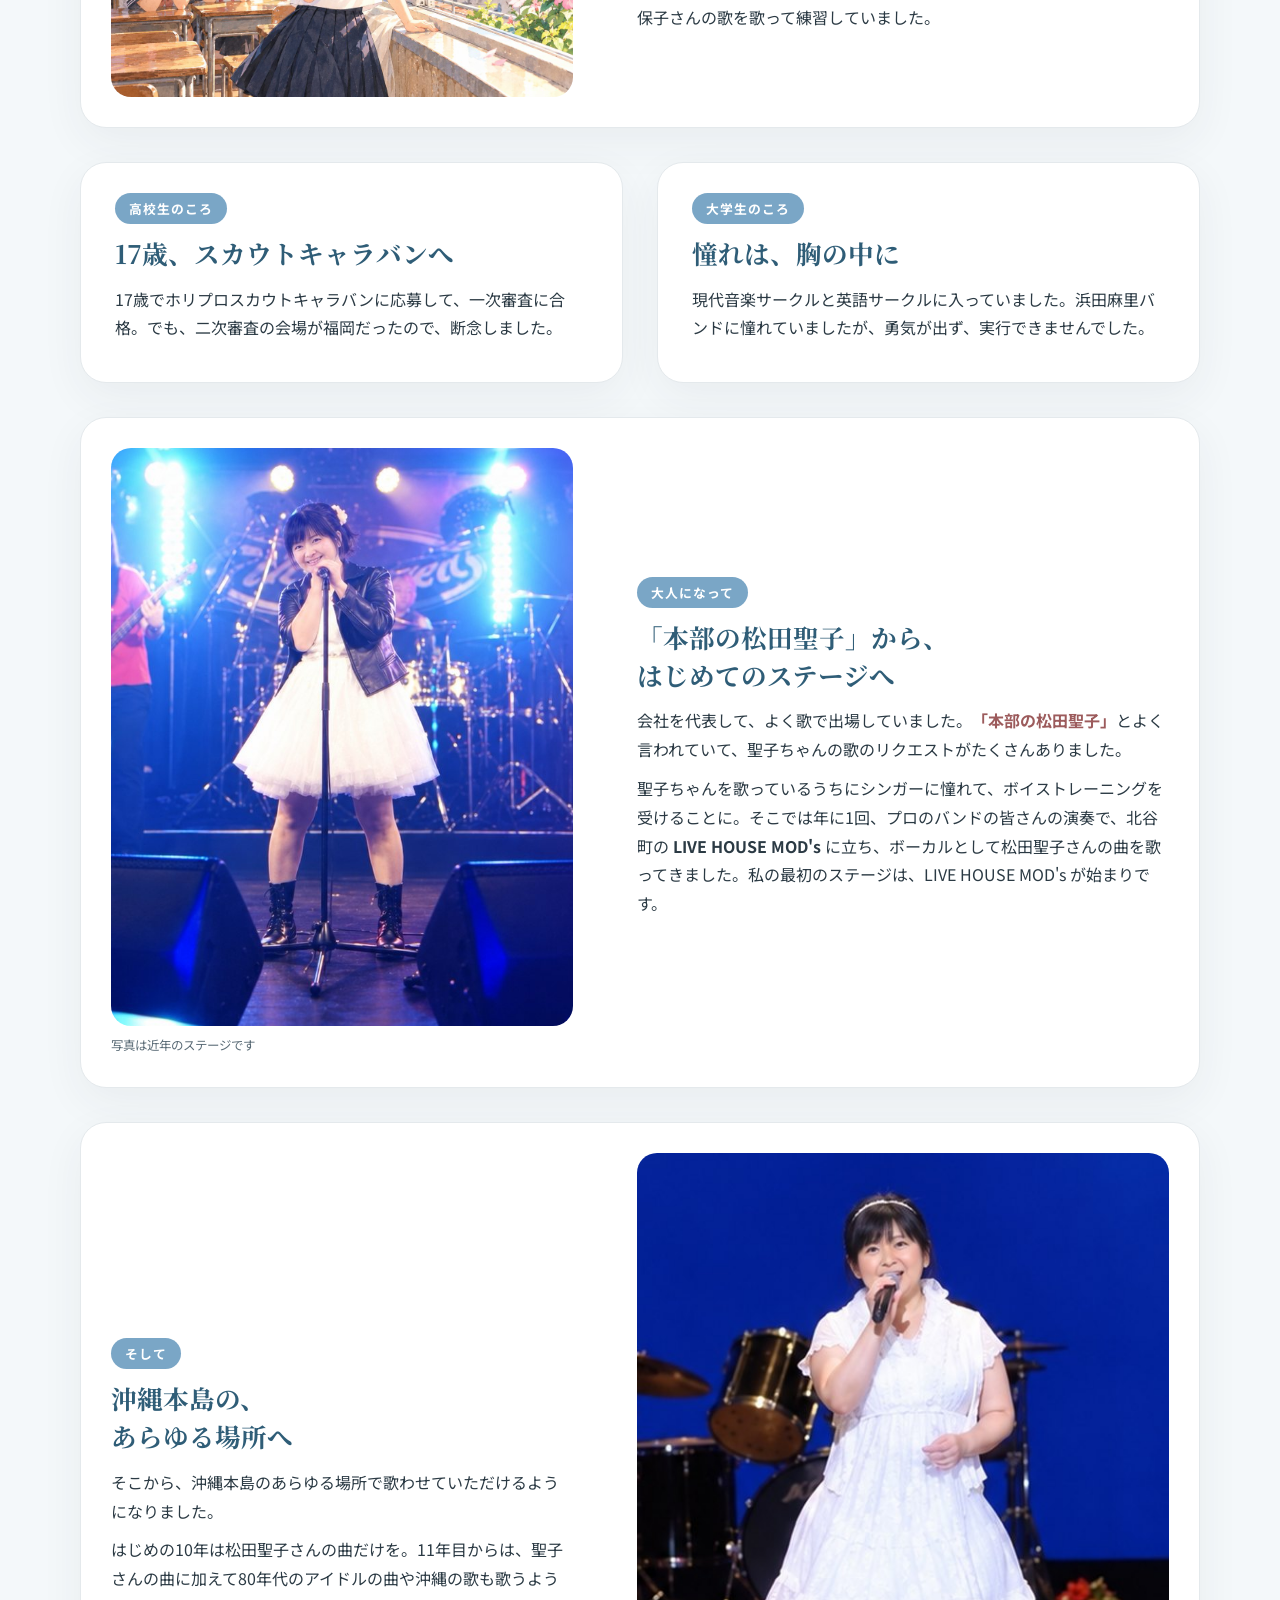
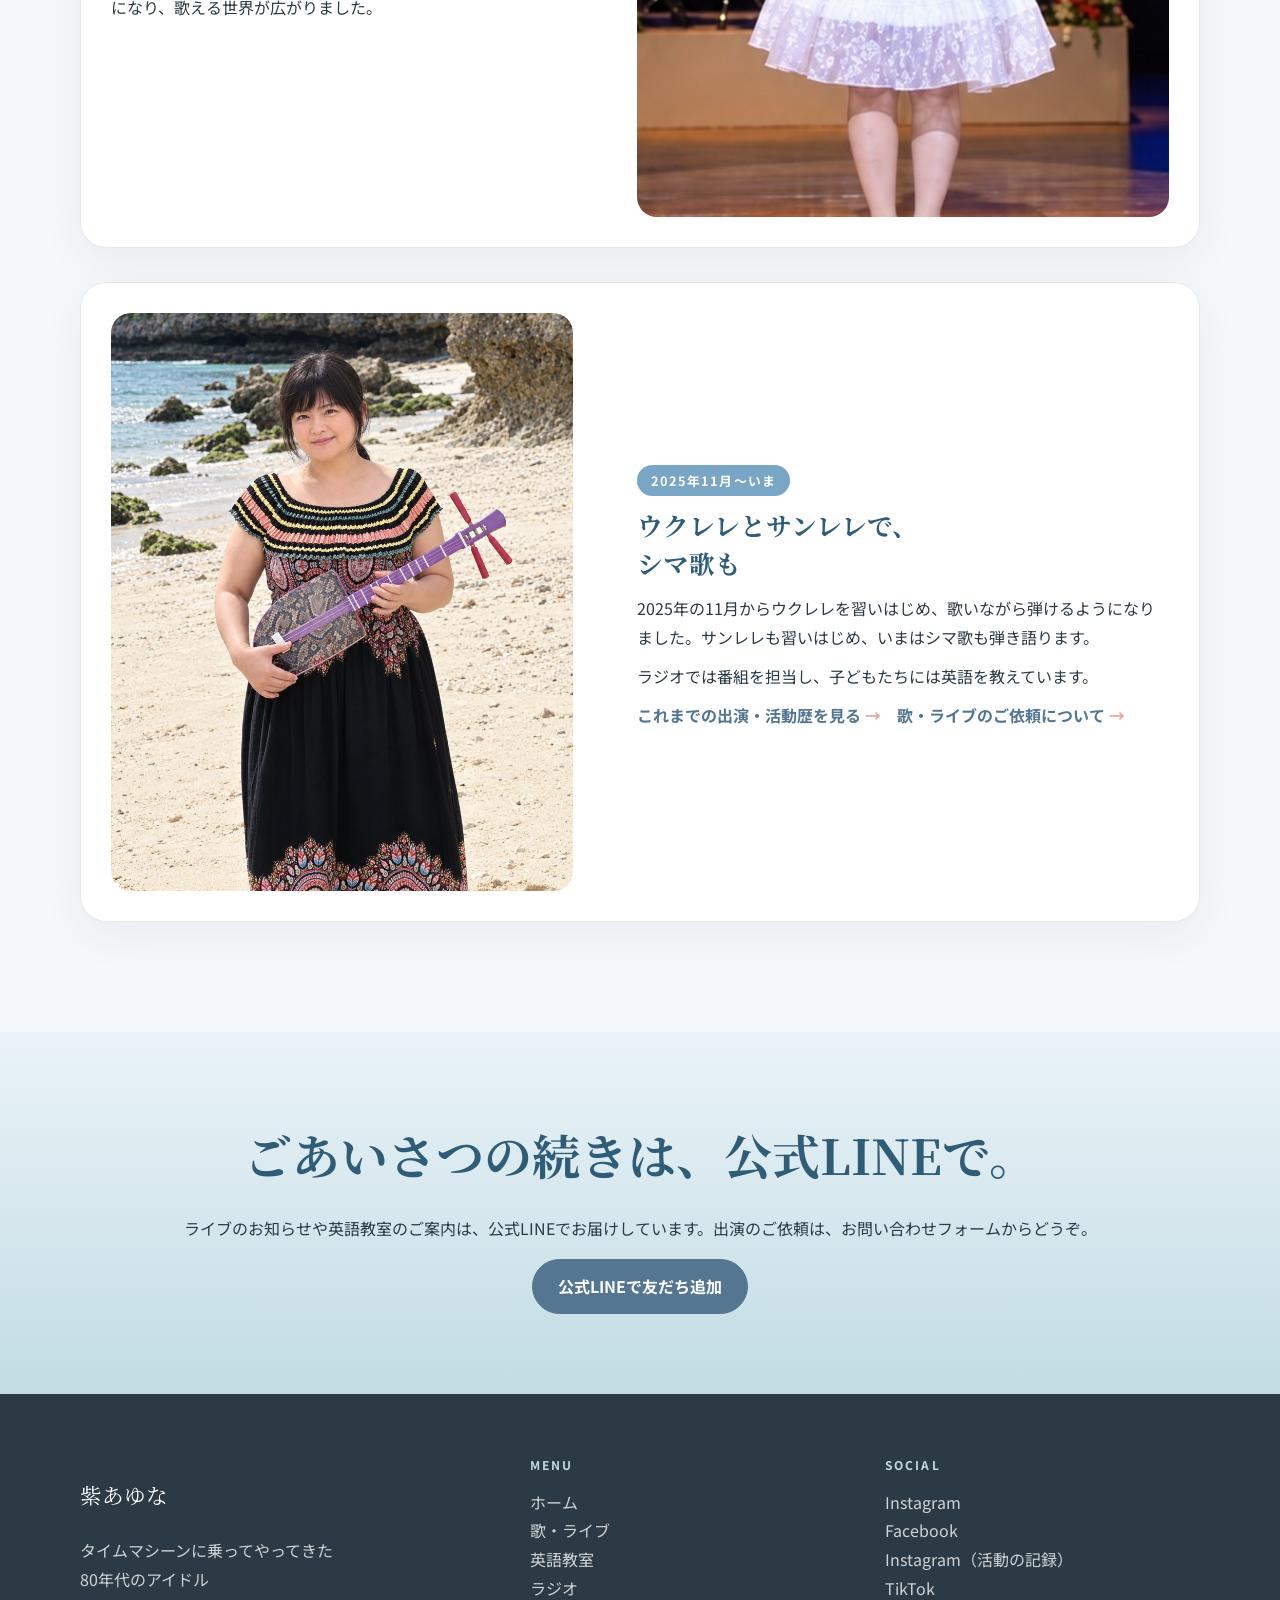
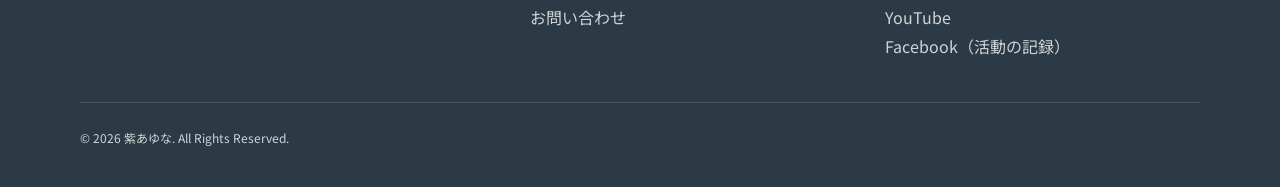
==== commit f4ecaf6e: "ラジオの番組名と出演の形を本人の言葉どおりに・出演歴の日付2か所を訂正（2026-10-17）" ====
--- a/about.html
+++ b/about.html
@@ -37,7 +37,7 @@
             <dt>芸名</dt><dd>紫あゆな</dd>
             <dt>出身</dt><dd>沖縄県本部町生まれ</dd>
             <dt>誕生日</dt><dd>5月3日</dd>
-            <dt>活動</dt><dd>歌（80年代アイドルの曲・沖縄の歌）／ウクレレ・サンレレの弾き語り／ラジオパーソナリティ（オキラジ・FM読谷・FMコザ）／子どもの英語教室</dd>
+            <dt>活動</dt><dd>歌（80年代アイドルの曲・沖縄の歌）／ウクレレ・サンレレの弾き語り／ラジオパーソナリティ（オキラジ・FM読谷）・FMコザのアシスタント／子どもの英語教室</dd>
           </dl>
         <p class="signature">紫あゆな</p>
       </div>
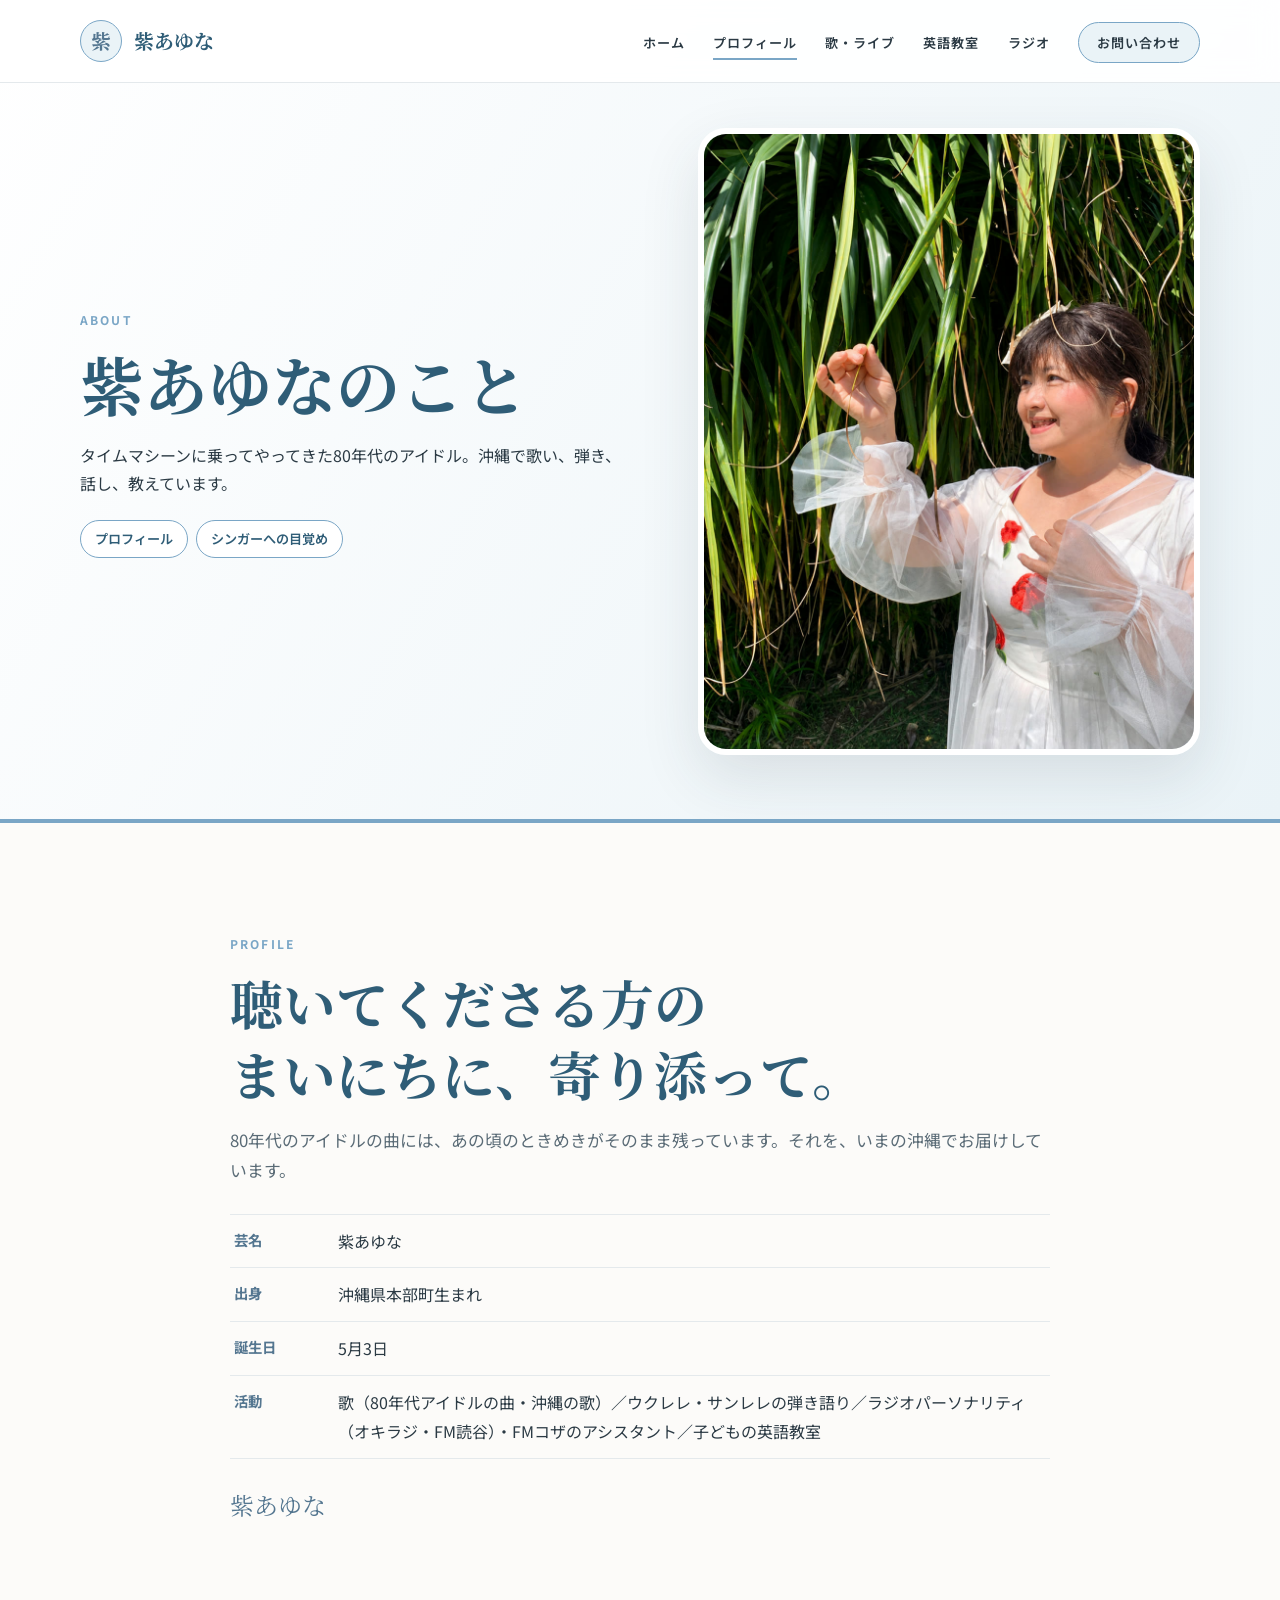
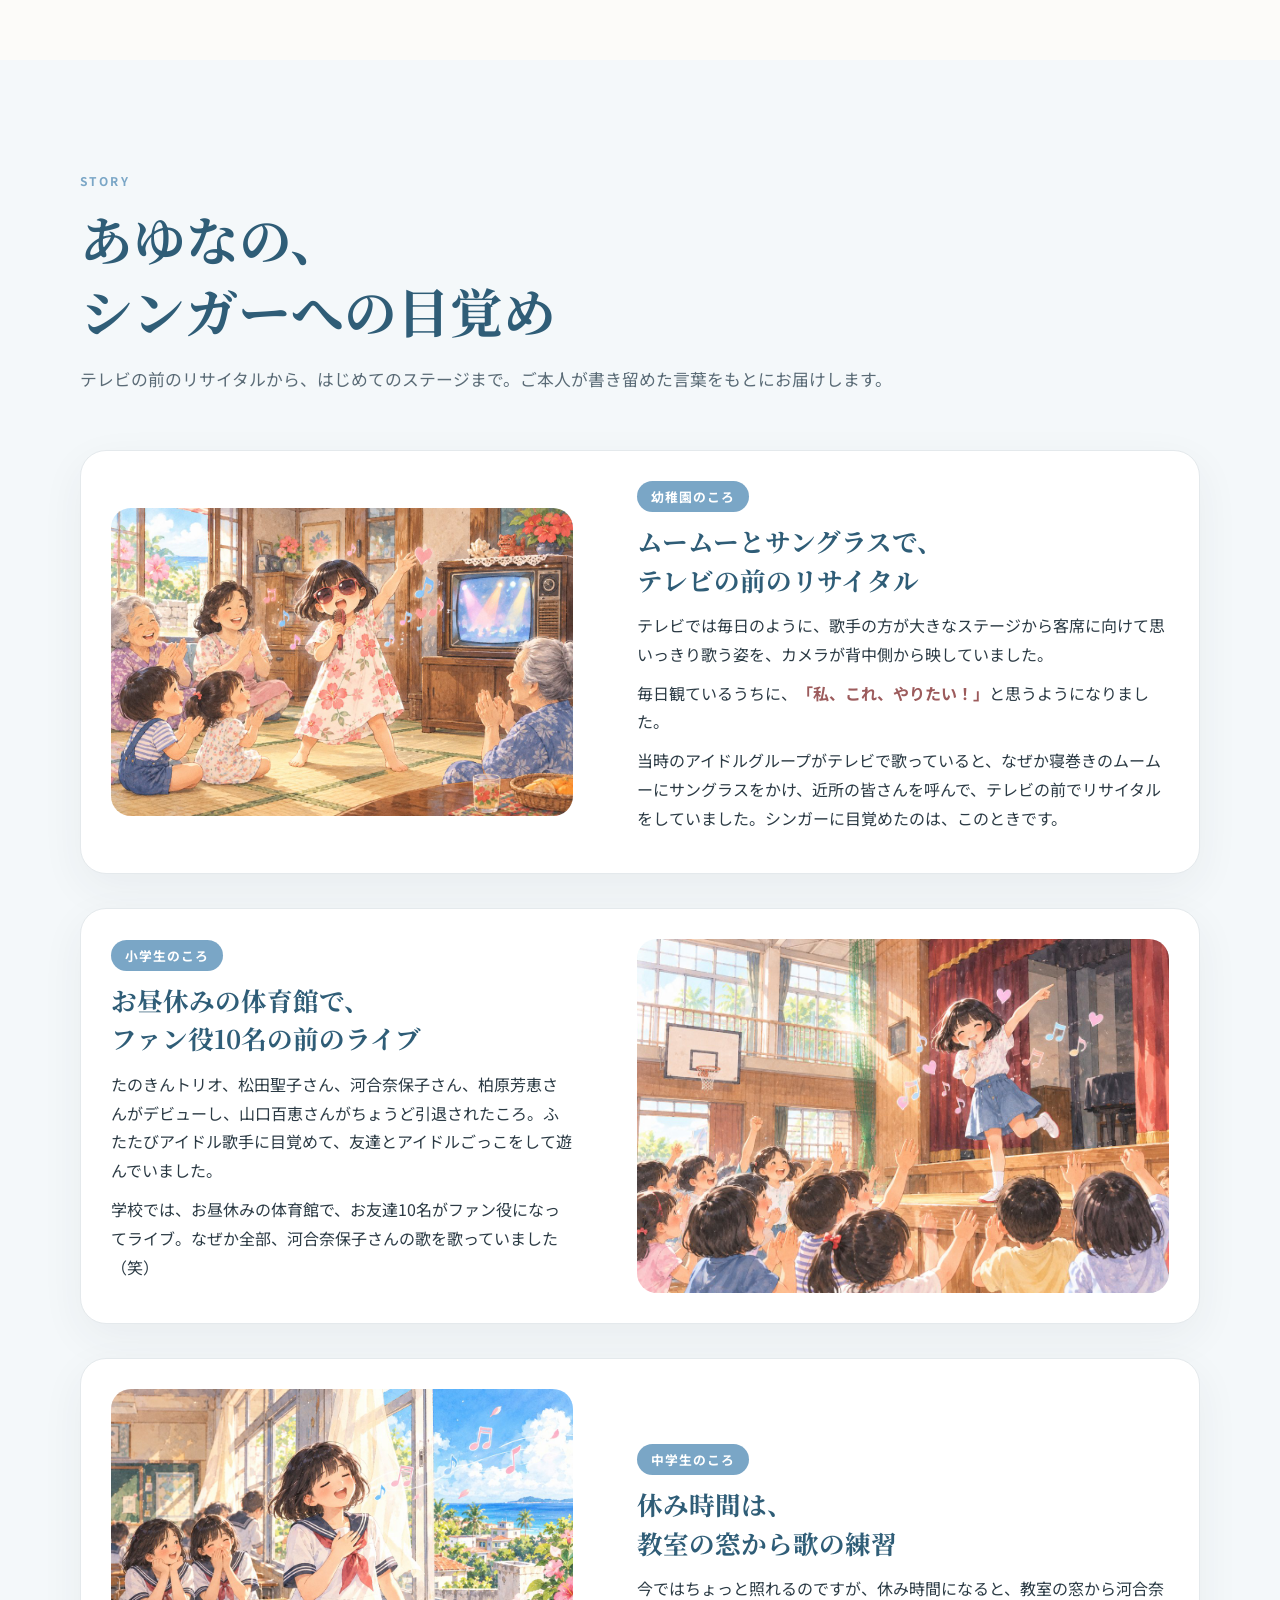
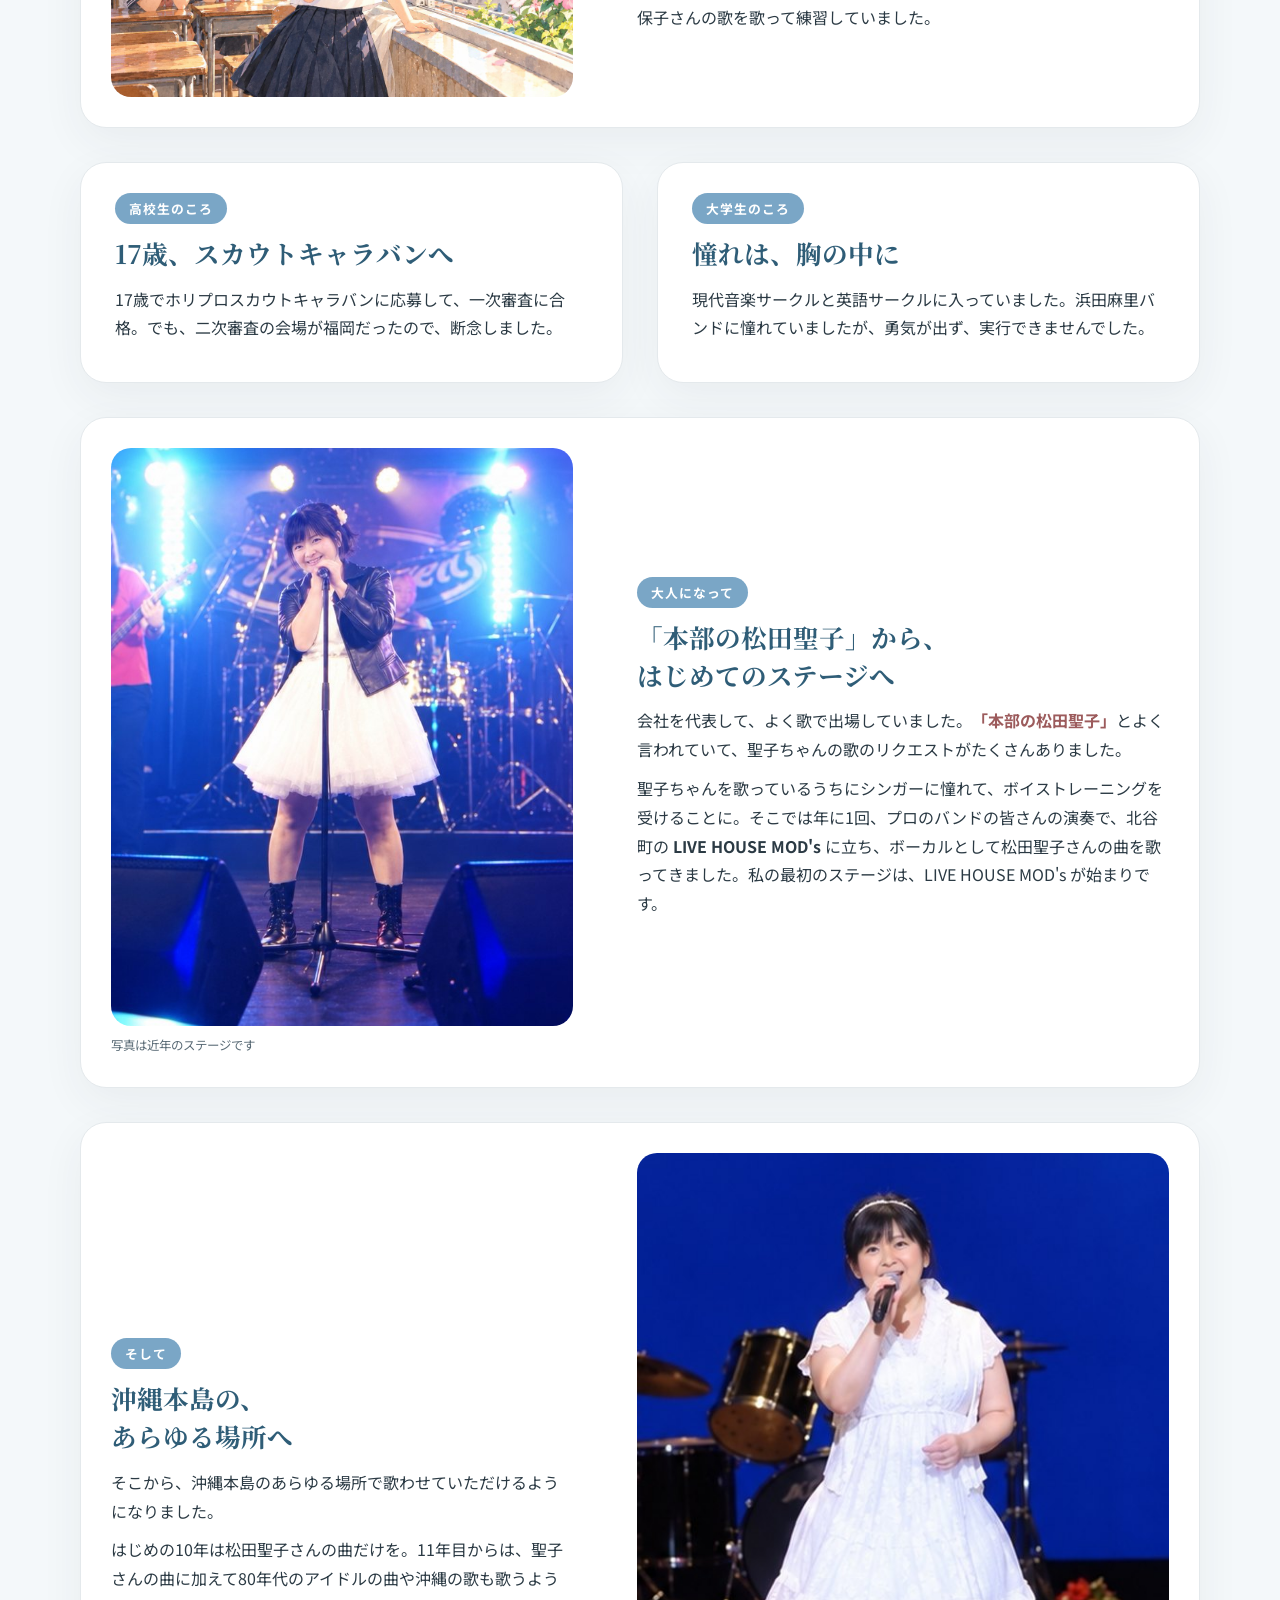
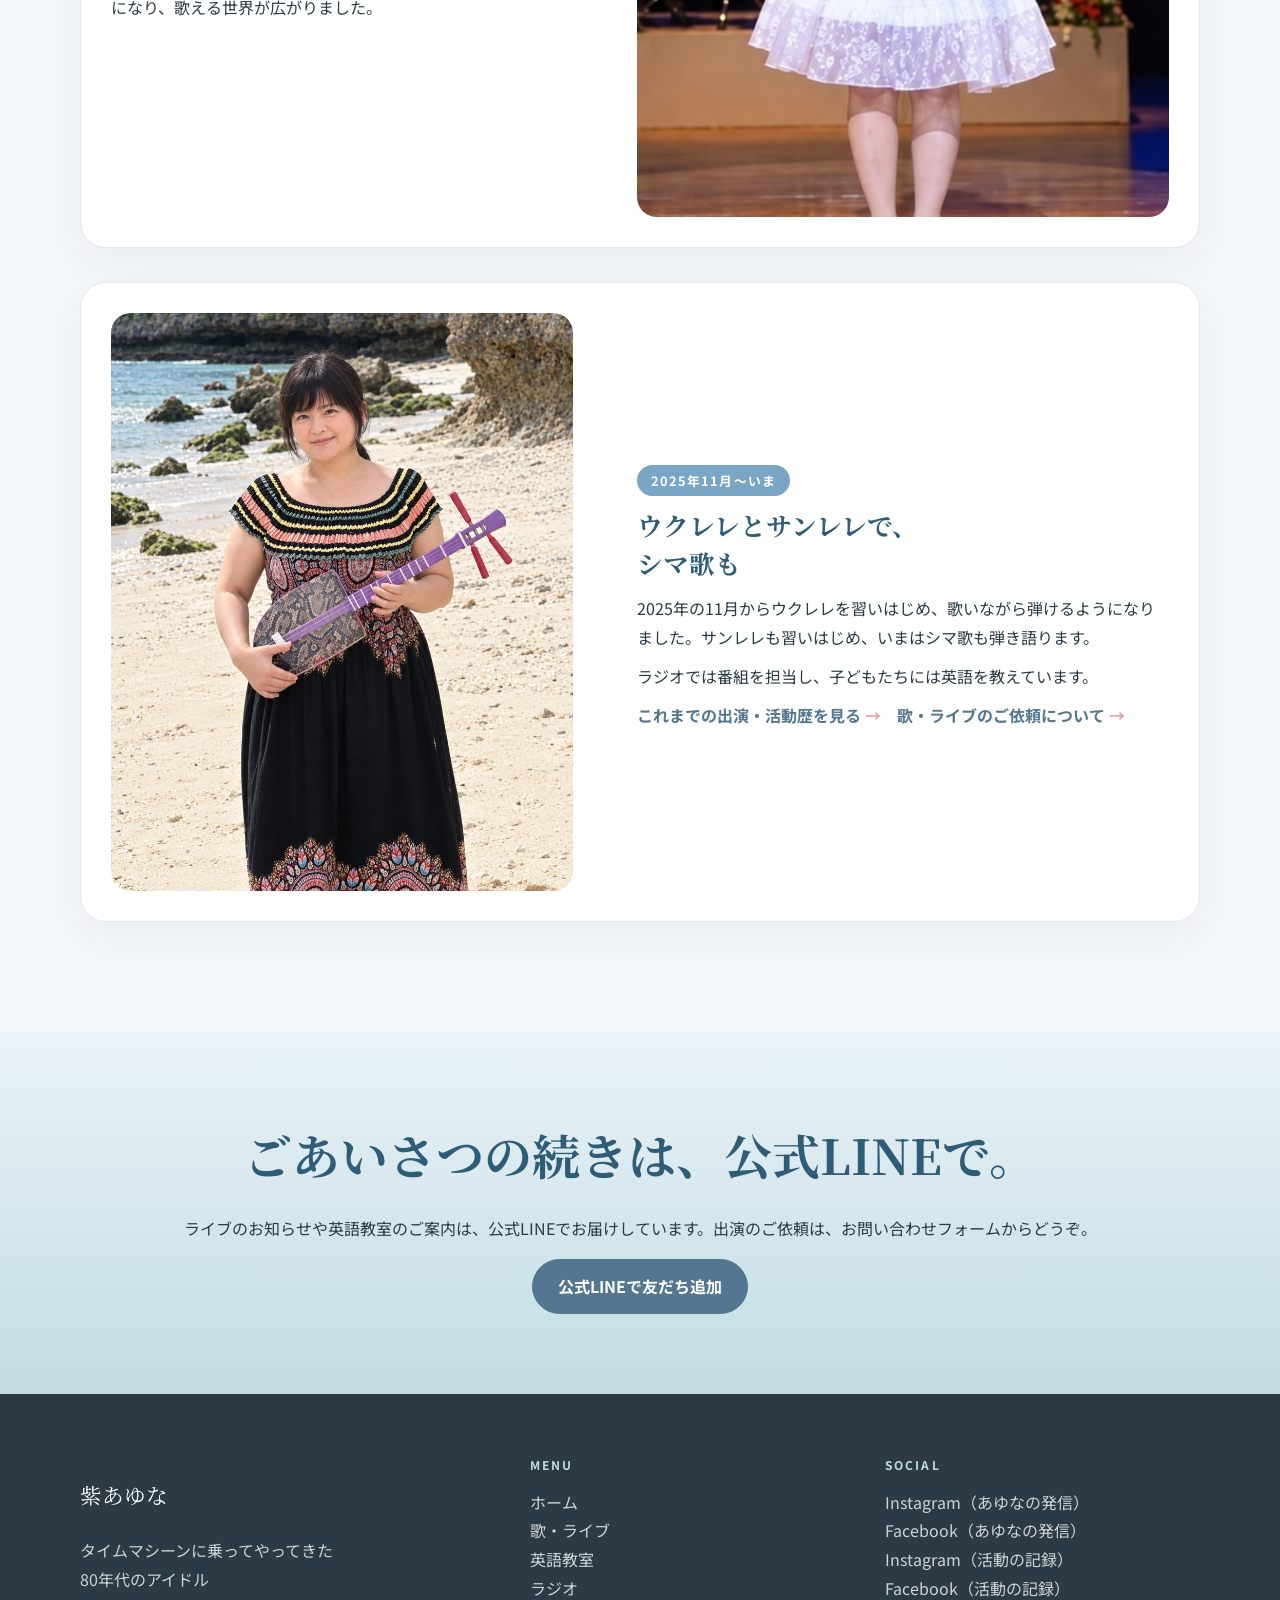
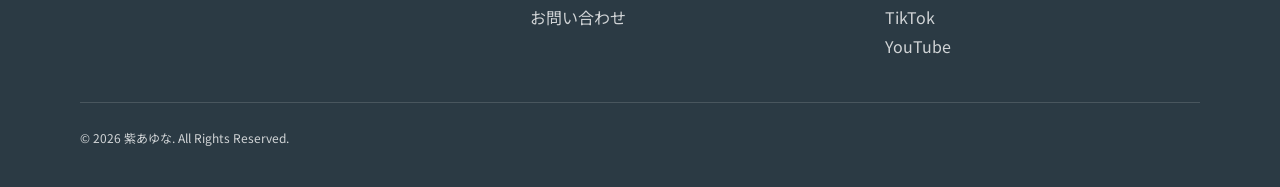
==== commit 604bd9a0: "SNSバナー4種とラジオ番組のサムネイルを追加・SNSの呼び分けをそろえた（2026-10-17）" ====
--- a/about.html
+++ b/about.html
@@ -135,7 +135,7 @@
 
   </main>
 
-  <footer class="site-footer"><div class="container"><div class="footer-grid"><div><p class="footer-brand">紫あゆな</p><p>タイムマシーンに乗ってやってきた<br>80年代のアイドル</p></div><div><p class="eyebrow">Menu</p><ul class="footer-nav"><li><a href="index.html">ホーム</a></li><li><a href="live.html">歌・ライブ</a></li><li><a href="english.html">英語教室</a></li><li><a href="radio.html">ラジオ</a></li><li><a href="contact.html">お問い合わせ</a></li></ul></div><div><p class="eyebrow">Social</p><ul class="footer-nav"><li><a href="https://www.instagram.com/ayuna.80idol/" target="_blank" rel="noopener">Instagram</a></li><li><a href="https://www.facebook.com/profile.php?id=100083319112403" target="_blank" rel="noopener">Facebook</a></li><li><a href="https://www.instagram.com/369murasakiayuna/" target="_blank" rel="noopener">Instagram（活動の記録）</a></li><li><a href="https://www.tiktok.com/@user3553281297065" target="_blank" rel="noopener">TikTok</a></li><li><a href="https://www.youtube.com/@%E7%B4%AB%E3%81%82%E3%82%86%E3%81%AA" target="_blank" rel="noopener">YouTube</a></li><li><a href="https://www.facebook.com/profile.php?id=100011735827150" target="_blank" rel="noopener">Facebook（活動の記録）</a></li></ul></div></div><p class="copyright">© <span data-year>2026</span> 紫あゆな. All Rights Reserved.</p></div></footer>
+  <footer class="site-footer"><div class="container"><div class="footer-grid"><div><p class="footer-brand">紫あゆな</p><p>タイムマシーンに乗ってやってきた<br>80年代のアイドル</p></div><div><p class="eyebrow">Menu</p><ul class="footer-nav"><li><a href="index.html">ホーム</a></li><li><a href="live.html">歌・ライブ</a></li><li><a href="english.html">英語教室</a></li><li><a href="radio.html">ラジオ</a></li><li><a href="contact.html">お問い合わせ</a></li></ul></div><div><p class="eyebrow">Social</p><ul class="footer-nav"><li><a href="https://www.instagram.com/ayuna.80idol/" target="_blank" rel="noopener">Instagram（あゆなの発信）</a></li><li><a href="https://www.facebook.com/profile.php?id=100083319112403" target="_blank" rel="noopener">Facebook（あゆなの発信）</a></li><li><a href="https://www.instagram.com/369murasakiayuna/" target="_blank" rel="noopener">Instagram（活動の記録）</a></li><li><a href="https://www.facebook.com/profile.php?id=100011735827150" target="_blank" rel="noopener">Facebook（活動の記録）</a></li><li><a href="https://www.tiktok.com/@user3553281297065" target="_blank" rel="noopener">TikTok</a></li><li><a href="https://www.youtube.com/@%E7%B4%AB%E3%81%82%E3%82%86%E3%81%AA" target="_blank" rel="noopener">YouTube</a></li></ul></div></div><p class="copyright">© <span data-year>2026</span> 紫あゆな. All Rights Reserved.</p></div></footer>
   <script src="assets/js/common.js"></script>
 </body>
 </html>
--- a/assets/css/style.css
+++ b/assets/css/style.css
@@ -325,3 +325,57 @@
   .pillar img { aspect-ratio: 4 / 3; }
   .video-grid { grid-template-columns: 1fr; }
 }
+
+/* SNS バナー（2026-10-17 改）: 4枚それぞれ別の写真と並べ方。全体がリンク。写真はすべて実写 */
+.sns-group-title { margin: 34px 0 14px; color: var(--sea-ink); font-family: var(--serif); font-size: 1.15rem; }
+.sns-lead { margin-top: 34px; }
+.sns-grid { display: grid; grid-template-columns: repeat(2, 1fr); gap: 20px; }
+.sns-card { display: grid; grid-template-columns: 46% 1fr; align-items: center; gap: 20px; min-height: 210px; padding: 18px 22px 18px 18px; overflow: hidden; border-radius: 22px; color: var(--ink); text-decoration: none; box-shadow: var(--shadow); transition: transform .2s, box-shadow .2s; }
+.sns-card:hover, .sns-card:focus-visible { transform: translateY(-4px); box-shadow: 0 18px 36px rgba(43,58,68,.24); }
+.sns-mine-ig { background: linear-gradient(135deg, #fde3ee 0%, #f3e4fb 60%, #e6ecff 100%); }
+.sns-mine-fb { background: radial-gradient(circle at 1px 1px, rgba(24,119,242,.12) 1px, transparent 0) 0 0 / 14px 14px, linear-gradient(135deg, #e4f0ff, #f6f9ff); }
+.sns-rec-ig { color: #fff; background: linear-gradient(135deg, #4b2366 0%, #a63e6e 55%, #e98b55 100%); }
+.sns-rec-fb { color: #fff; background: linear-gradient(135deg, #10203a 0%, #1d3d68 100%); }
+.sns-visual { position: relative; display: block; height: 176px; }
+.sns-visual img { display: block; object-fit: cover; }
+/* ポラロイド2枚 */
+.pol { position: absolute; width: 58%; aspect-ratio: 1; padding: 6px 6px 20px; background: #fff; border-radius: 4px; box-shadow: 0 8px 18px rgba(80,40,90,.25); }
+.pol-1 { left: 2%; top: 6px; transform: rotate(-7deg); }
+.pol-2 { right: 0; top: 18px; transform: rotate(6deg); }
+/* 掲示板に貼ったチラシ3枚 */
+.fly { position: absolute; height: 150px; width: auto; max-width: 62%; border: 3px solid #fff; box-shadow: 0 6px 14px rgba(20,60,120,.25); }
+.fly-1 { left: 0; top: 18px; transform: rotate(-5deg); }
+.fly-2 { left: 34%; top: 0; transform: rotate(3deg); z-index: 2; }
+.fly-3 { right: 0; top: 22px; transform: rotate(7deg); }
+/* フィルムの帯 */
+.film { position: absolute; inset: 22px 0; display: grid; grid-template-columns: repeat(3, 1fr); grid-template-rows: minmax(0, 1fr); gap: 6px; padding: 16px 8px; background: #111 repeating-linear-gradient(90deg, transparent 0 10px, rgba(255,255,255,.75) 10px 16px) top / 100% 7px no-repeat, #111; border-radius: 6px; transform: rotate(-3deg); box-shadow: 0 10px 20px rgba(0,0,0,.35); }
+.film::after { content: ""; position: absolute; left: 0; right: 0; bottom: 4px; height: 7px; background: repeating-linear-gradient(90deg, transparent 0 10px, rgba(255,255,255,.75) 10px 16px); }
+.frame { width: 100%; height: 100%; min-height: 0; border-radius: 2px; }
+/* 集合写真のモザイク */
+.mosaic { position: absolute; inset: 0; display: grid; grid-template-columns: 1.3fr 1fr; grid-template-rows: repeat(2, minmax(0, 1fr)); gap: 6px; }
+.tile { width: 100%; height: 100%; min-height: 0; border-radius: 10px; }
+.tile-1 { grid-row: 1 / 3; }
+.sns-body { display: grid; gap: 5px; align-content: center; }
+.sns-media { display: inline-flex; align-items: center; gap: 8px; width: fit-content; padding: 4px 12px 4px 8px; border-radius: 999px; color: #fff; font-size: .8rem; font-weight: 700; letter-spacing: .04em; }
+.sns-media svg { width: 18px; height: 18px; }
+.sns-ig .sns-media { background: linear-gradient(45deg, #f9a03f, #e1306c 45%, #833ab4); }
+.sns-fb .sns-media { background: #1877f2; }
+.sns-title { font-family: var(--serif); font-size: 1.35rem; font-weight: 700; }
+.sns-handle { font-size: .9rem; font-weight: 700; opacity: .85; }
+.sns-note { font-size: .86rem; opacity: .92; }
+.sns-go { width: fit-content; margin-top: 6px; padding: 7px 16px; border-radius: 999px; color: var(--sea-ink); font-size: .9rem; font-weight: 700; background: #fff; box-shadow: 0 4px 12px rgba(43,58,68,.15); }
+.sns-go::after { content: " →"; color: var(--coral); }
+@media (max-width: 760px) {
+  .sns-grid { grid-template-columns: 1fr; }
+  .sns-card { grid-template-columns: 1fr; padding: 16px; }
+  .sns-visual { height: 190px; }
+  .pol { width: 46%; }
+  .pol-1 { left: 4%; }
+  .pol-2 { right: 4%; }
+}
+/* ラジオ番組のサムネイル */
+.program-list li.has-thumb { display: flex; align-items: center; gap: 14px; padding-left: 0; }
+.program-list li.has-thumb::before { display: none; }
+.program-thumb { flex: 0 0 auto; width: 150px; height: auto; border-radius: 10px; box-shadow: 0 4px 10px rgba(43,58,68,.15); }
+.program-thumb.square { width: 96px; }
+@media (max-width: 760px) { .program-thumb { width: 110px; } .program-thumb.square { width: 80px; } }
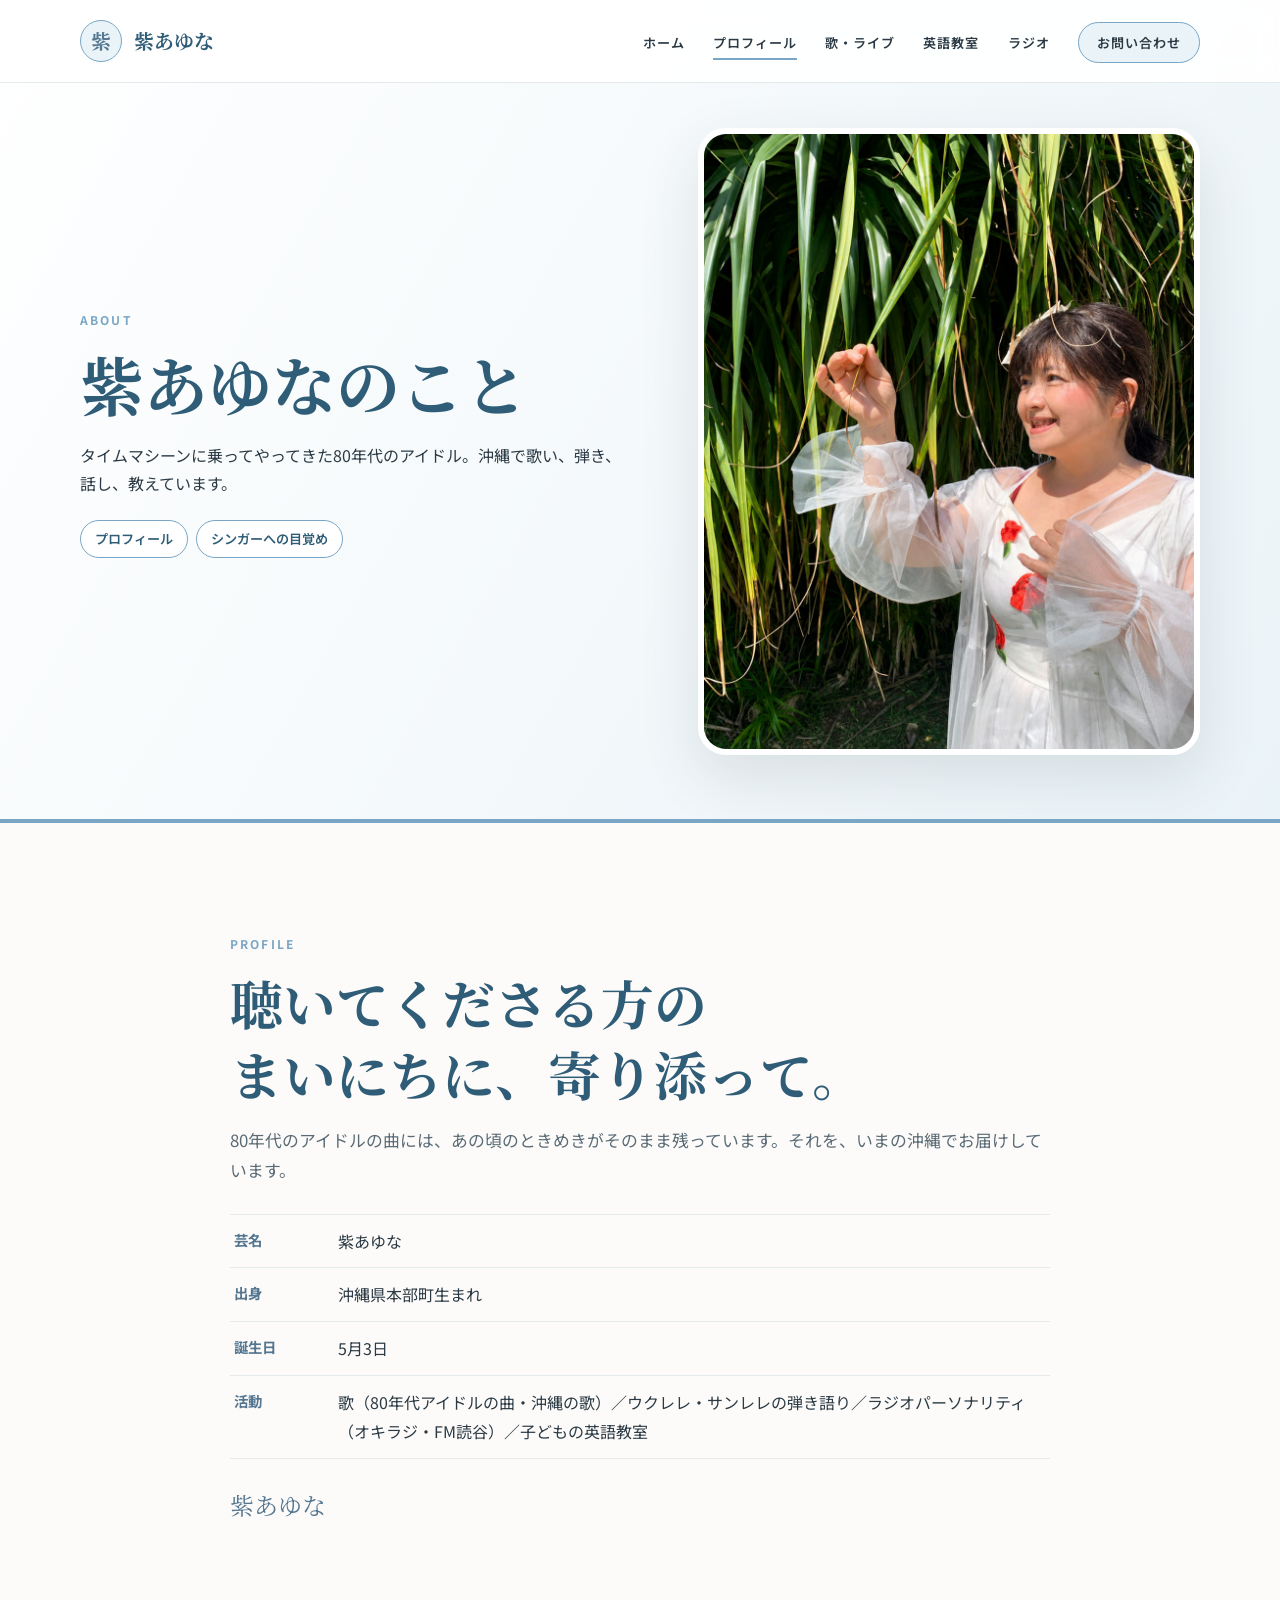
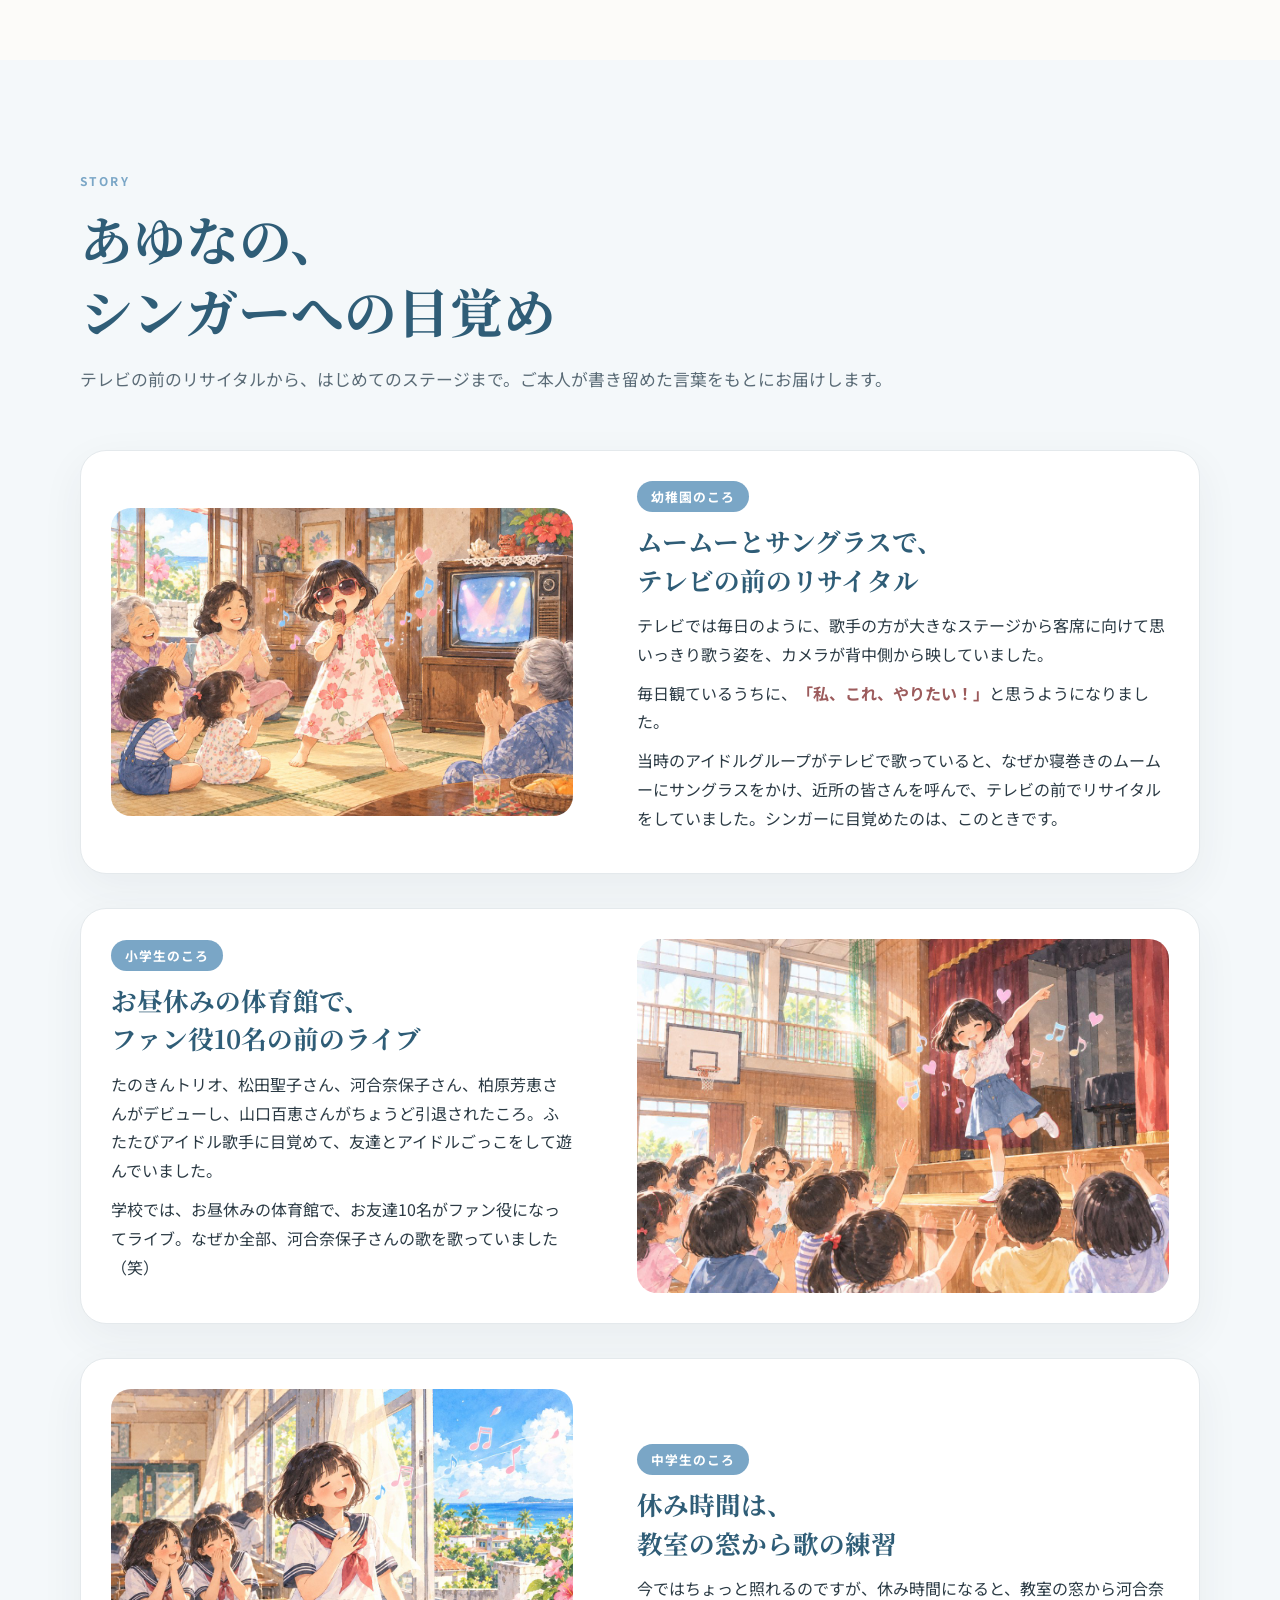
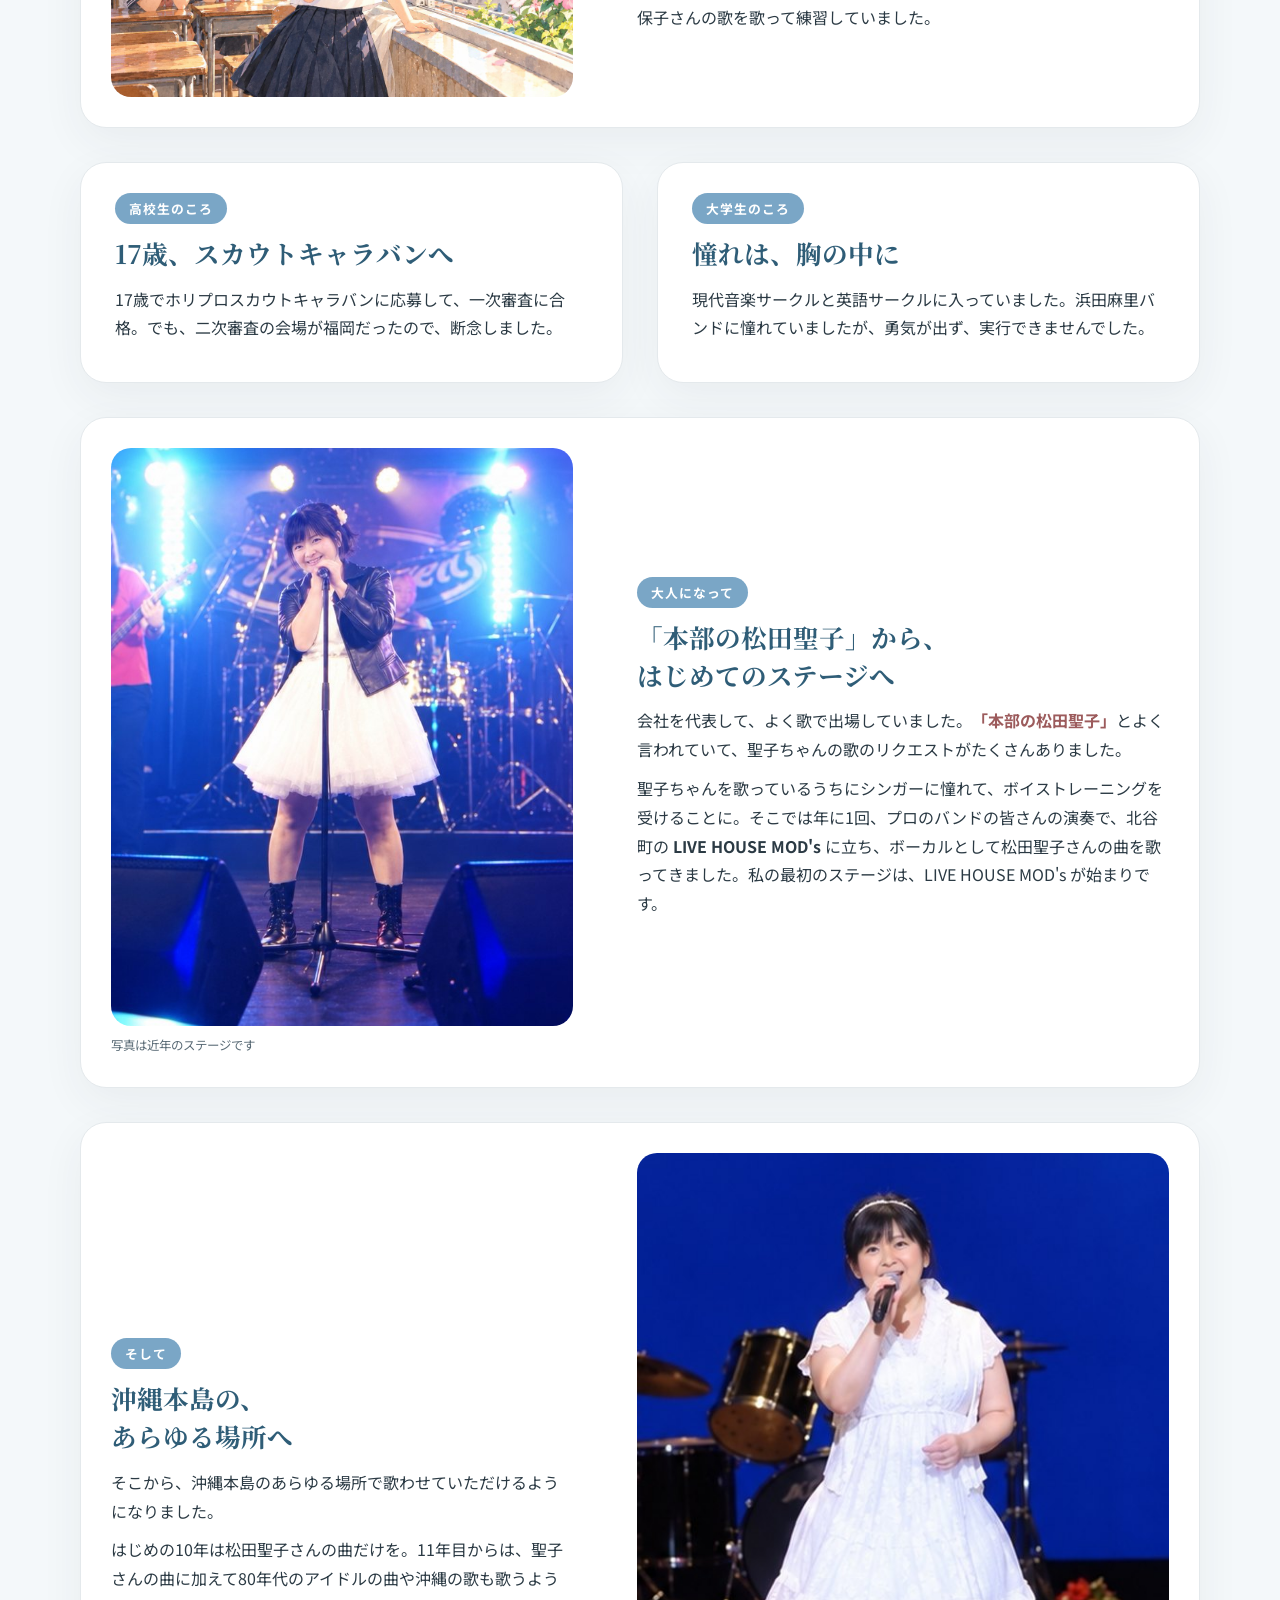
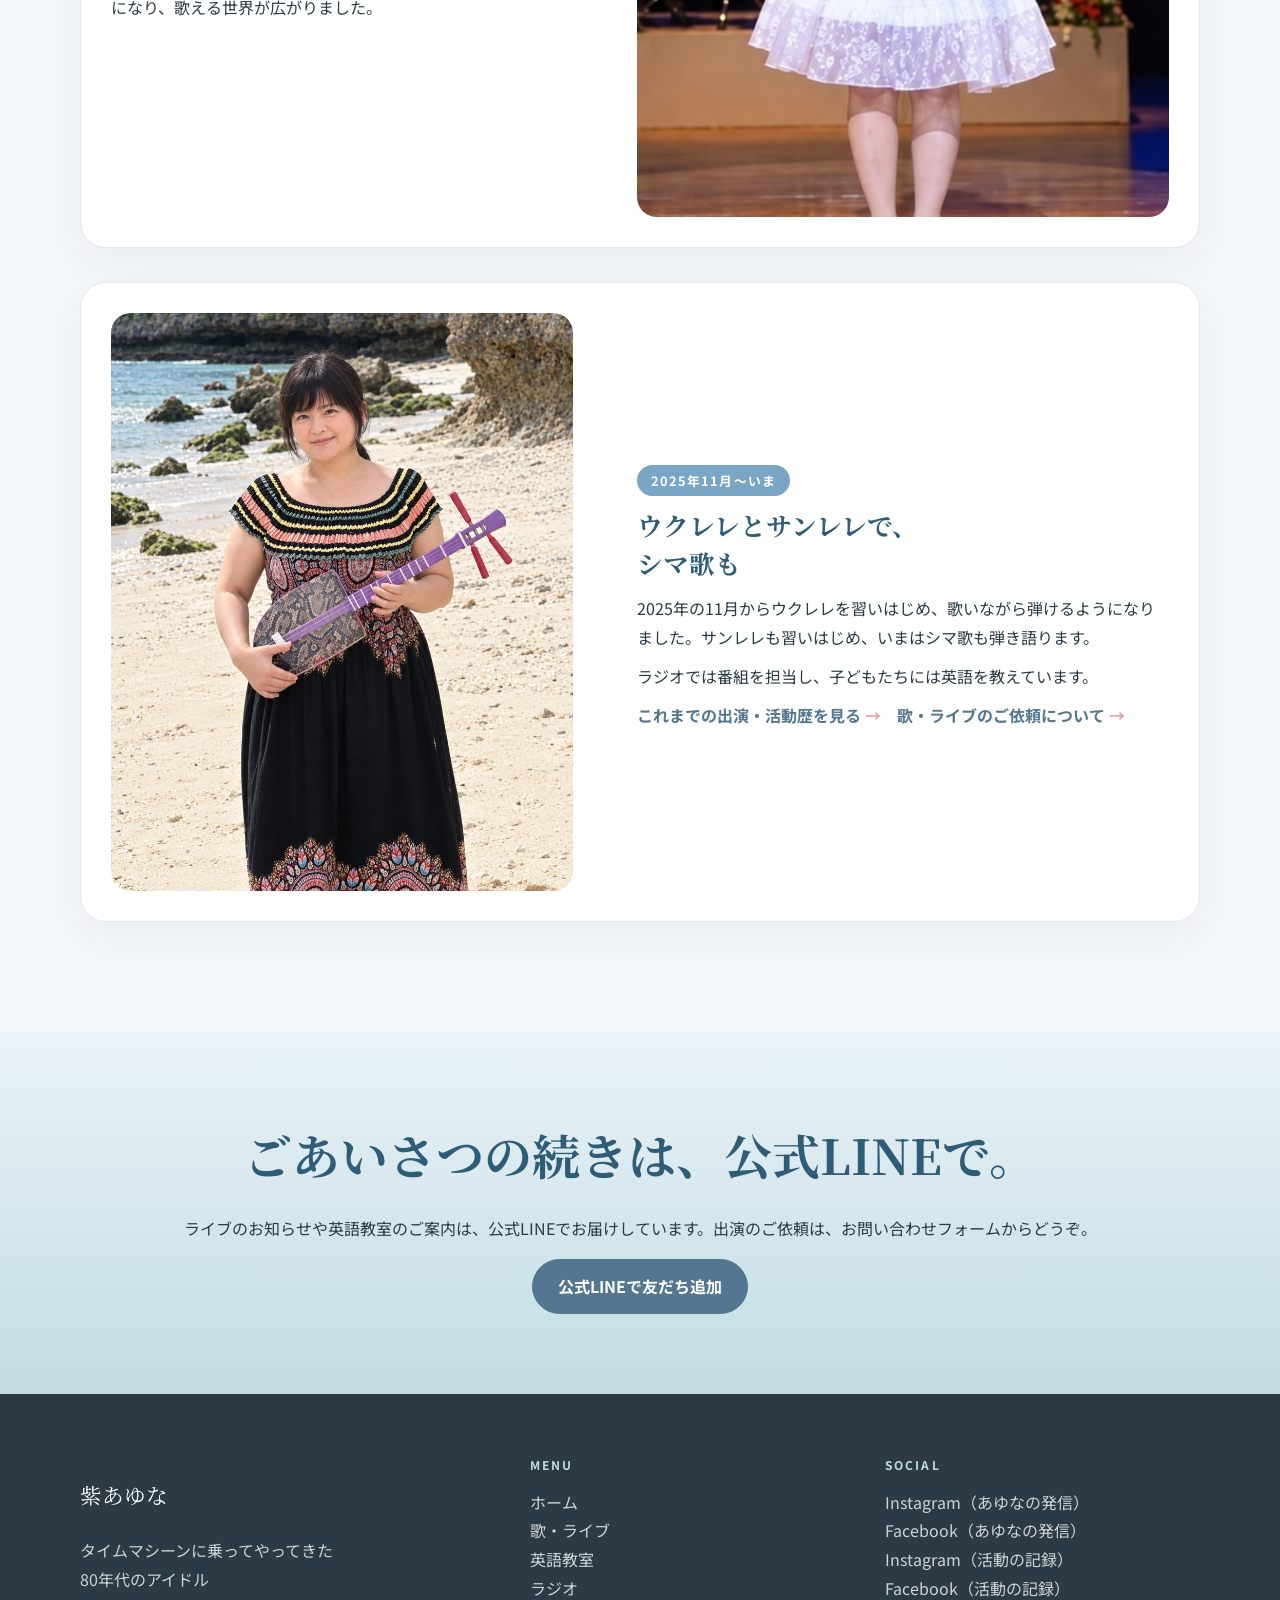
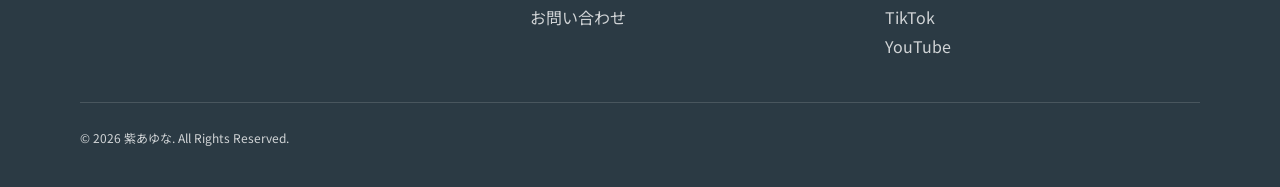
==== commit 8ddff7bc: "ご本人のご依頼で FMコザ の記載を削除（2026-10-17）" ====
--- a/about.html
+++ b/about.html
@@ -37,7 +37,7 @@
             <dt>芸名</dt><dd>紫あゆな</dd>
             <dt>出身</dt><dd>沖縄県本部町生まれ</dd>
             <dt>誕生日</dt><dd>5月3日</dd>
-            <dt>活動</dt><dd>歌（80年代アイドルの曲・沖縄の歌）／ウクレレ・サンレレの弾き語り／ラジオパーソナリティ（オキラジ・FM読谷）・FMコザのアシスタント／子どもの英語教室</dd>
+            <dt>活動</dt><dd>歌（80年代アイドルの曲・沖縄の歌）／ウクレレ・サンレレの弾き語り／ラジオパーソナリティ（オキラジ・FM読谷）／子どもの英語教室</dd>
           </dl>
         <p class="signature">紫あゆな</p>
       </div>
--- a/assets/css/style.css
+++ b/assets/css/style.css
@@ -308,10 +308,10 @@
 
 .video-grid { display: grid; grid-template-columns: repeat(2, 1fr); gap: 22px; margin-top: 40px; }
 .video { display: block; overflow: hidden; border: 1px solid var(--line); border-radius: 20px; background: #fff; color: inherit; }
-.video .thumb { position: relative; }
+.video .thumb { position: relative; display: block; }
 .video .thumb img { width: 100%; aspect-ratio: 16 / 9; object-fit: cover; }
 .video .thumb::after { content: "▶"; position: absolute; left: 50%; top: 50%; display: grid; width: 58px; height: 58px; place-items: center; border-radius: 50%; color: #fff; background: rgba(217,138,139,.92); font-size: 1.2rem; transform: translate(-50%, -50%); }
-.video .card-body { padding: 18px 22px; }
+.video .card-body { display: block; padding: 18px 22px; }
 .video h3 { margin: 0 0 4px; color: var(--sea-ink); font-family: var(--serif); font-size: 1.1rem; }
 .video p { margin: 0; color: var(--muted); font-size: .9rem; }
 .big-quote { margin: 0 0 16px; padding: 4px 0 4px 18px; border-left: 4px solid var(--accent); color: var(--sea-ink); font-family: var(--serif); font-size: clamp(1.15rem, 2.4vw, 1.45rem); line-height: 1.7; }
@@ -379,3 +379,16 @@
 .program-thumb { flex: 0 0 auto; width: 150px; height: auto; border-radius: 10px; box-shadow: 0 4px 10px rgba(43,58,68,.15); }
 .program-thumb.square { width: 96px; }
 @media (max-width: 760px) { .program-thumb { width: 110px; } .program-thumb.square { width: 80px; } }
+/* YouTube バナー（2026-10-17）: 動画の画面が2枚重なった形。実写のステージ写真 */
+.yt-banner { margin-top: 34px; }
+.yt-banner .sns-card { grid-template-columns: 50% 1fr; min-height: 240px; }
+.sns-yt { color: #fff; background: radial-gradient(circle at 85% 20%, rgba(255,80,80,.35), transparent 45%), linear-gradient(135deg, #1b1b1f 0%, #3a1216 60%, #8e1b1f 100%); }
+.sns-yt .sns-media { background: #e62117; }
+.sns-yt .sns-visual { height: 200px; }
+.screen { position: absolute; display: block; aspect-ratio: 16 / 9; border-radius: 12px; overflow: hidden; box-shadow: 0 12px 26px rgba(0,0,0,.45); }
+.screen img { width: 100%; height: 100%; object-fit: cover; }
+.screen-1 { left: 0; bottom: 4px; width: 64%; border: 3px solid #fff; z-index: 2; }
+.screen-2 { right: 0; top: 4px; width: 50%; opacity: .85; transform: rotate(4deg); object-fit: cover; }
+.yt-play { position: absolute; left: 50%; top: 50%; width: 62px; height: 44px; border-radius: 12px; background: #e62117; transform: translate(-50%, -50%); box-shadow: 0 6px 14px rgba(0,0,0,.35); }
+.yt-play::after { content: ""; position: absolute; left: 25px; top: 13px; border-left: 16px solid #fff; border-top: 9px solid transparent; border-bottom: 9px solid transparent; }
+@media (max-width: 760px) { .yt-banner .sns-card { grid-template-columns: 1fr; } .sns-yt .sns-visual { height: 190px; } }
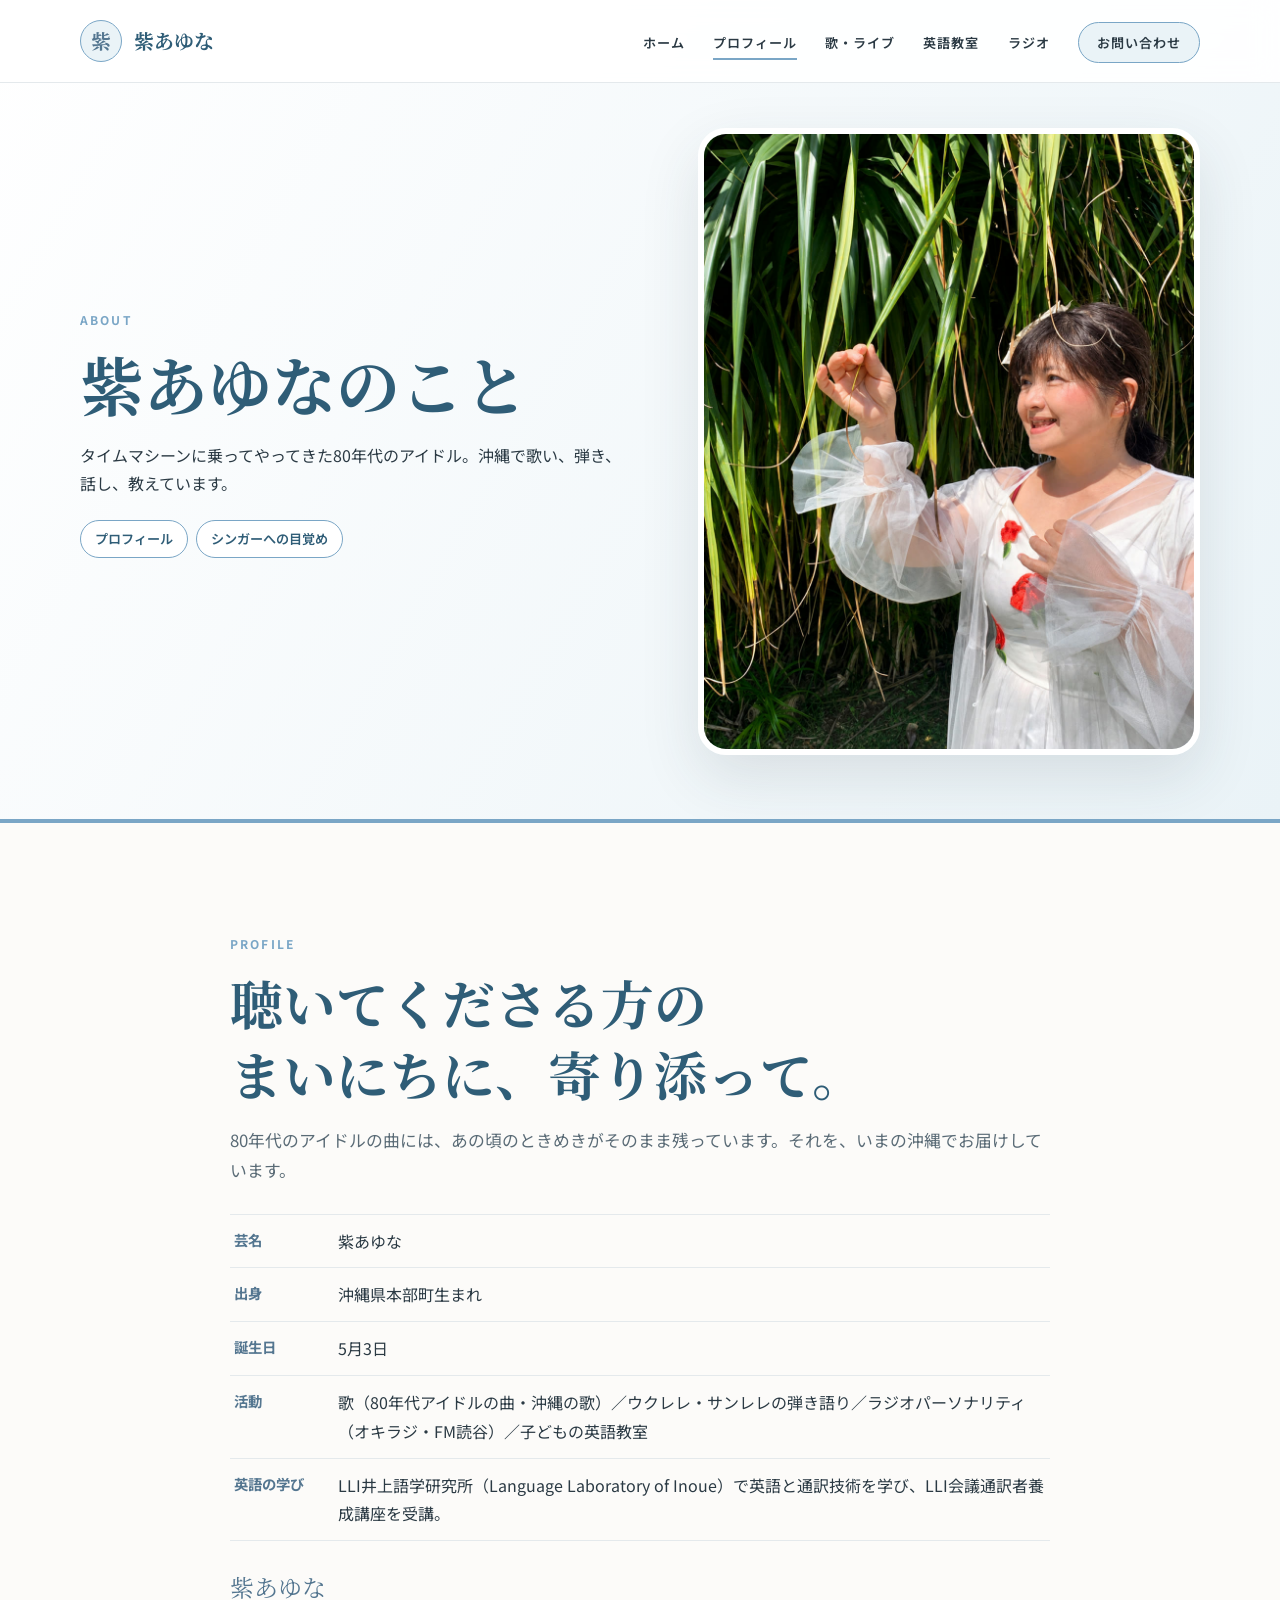
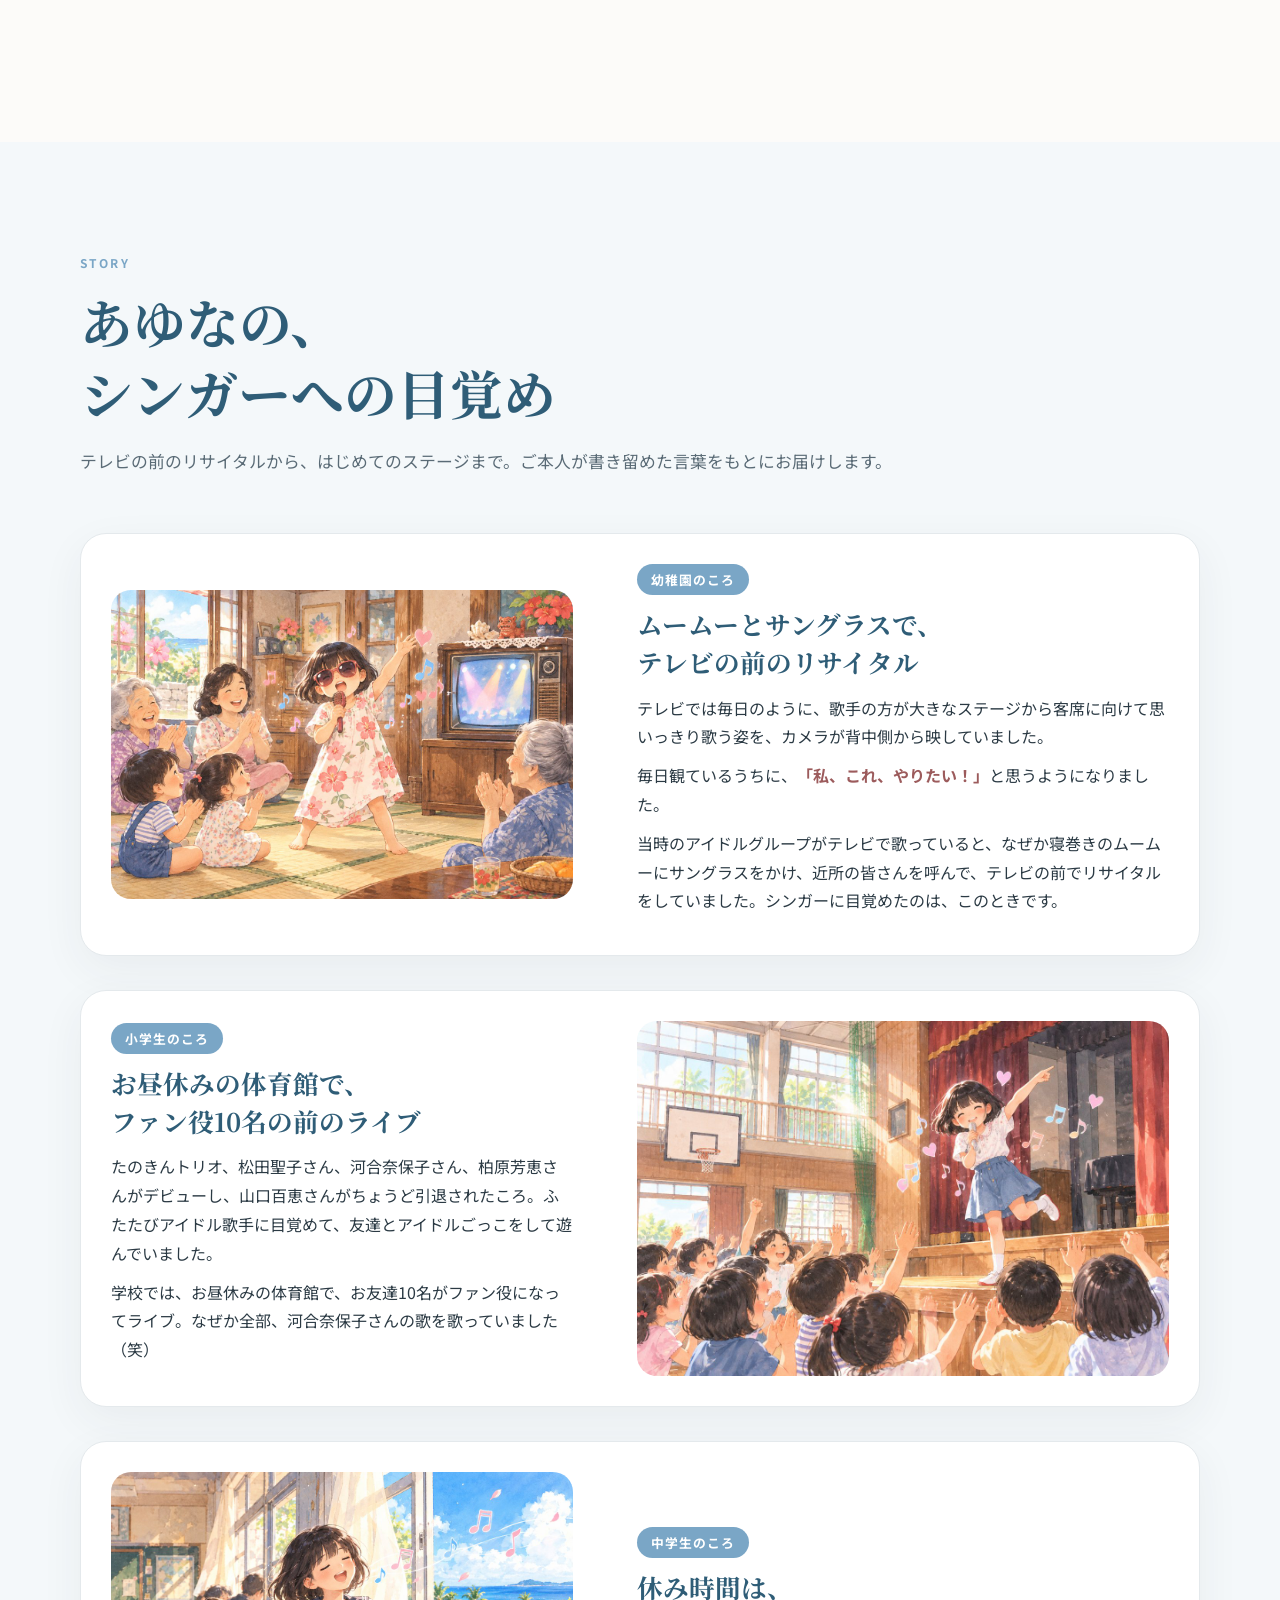
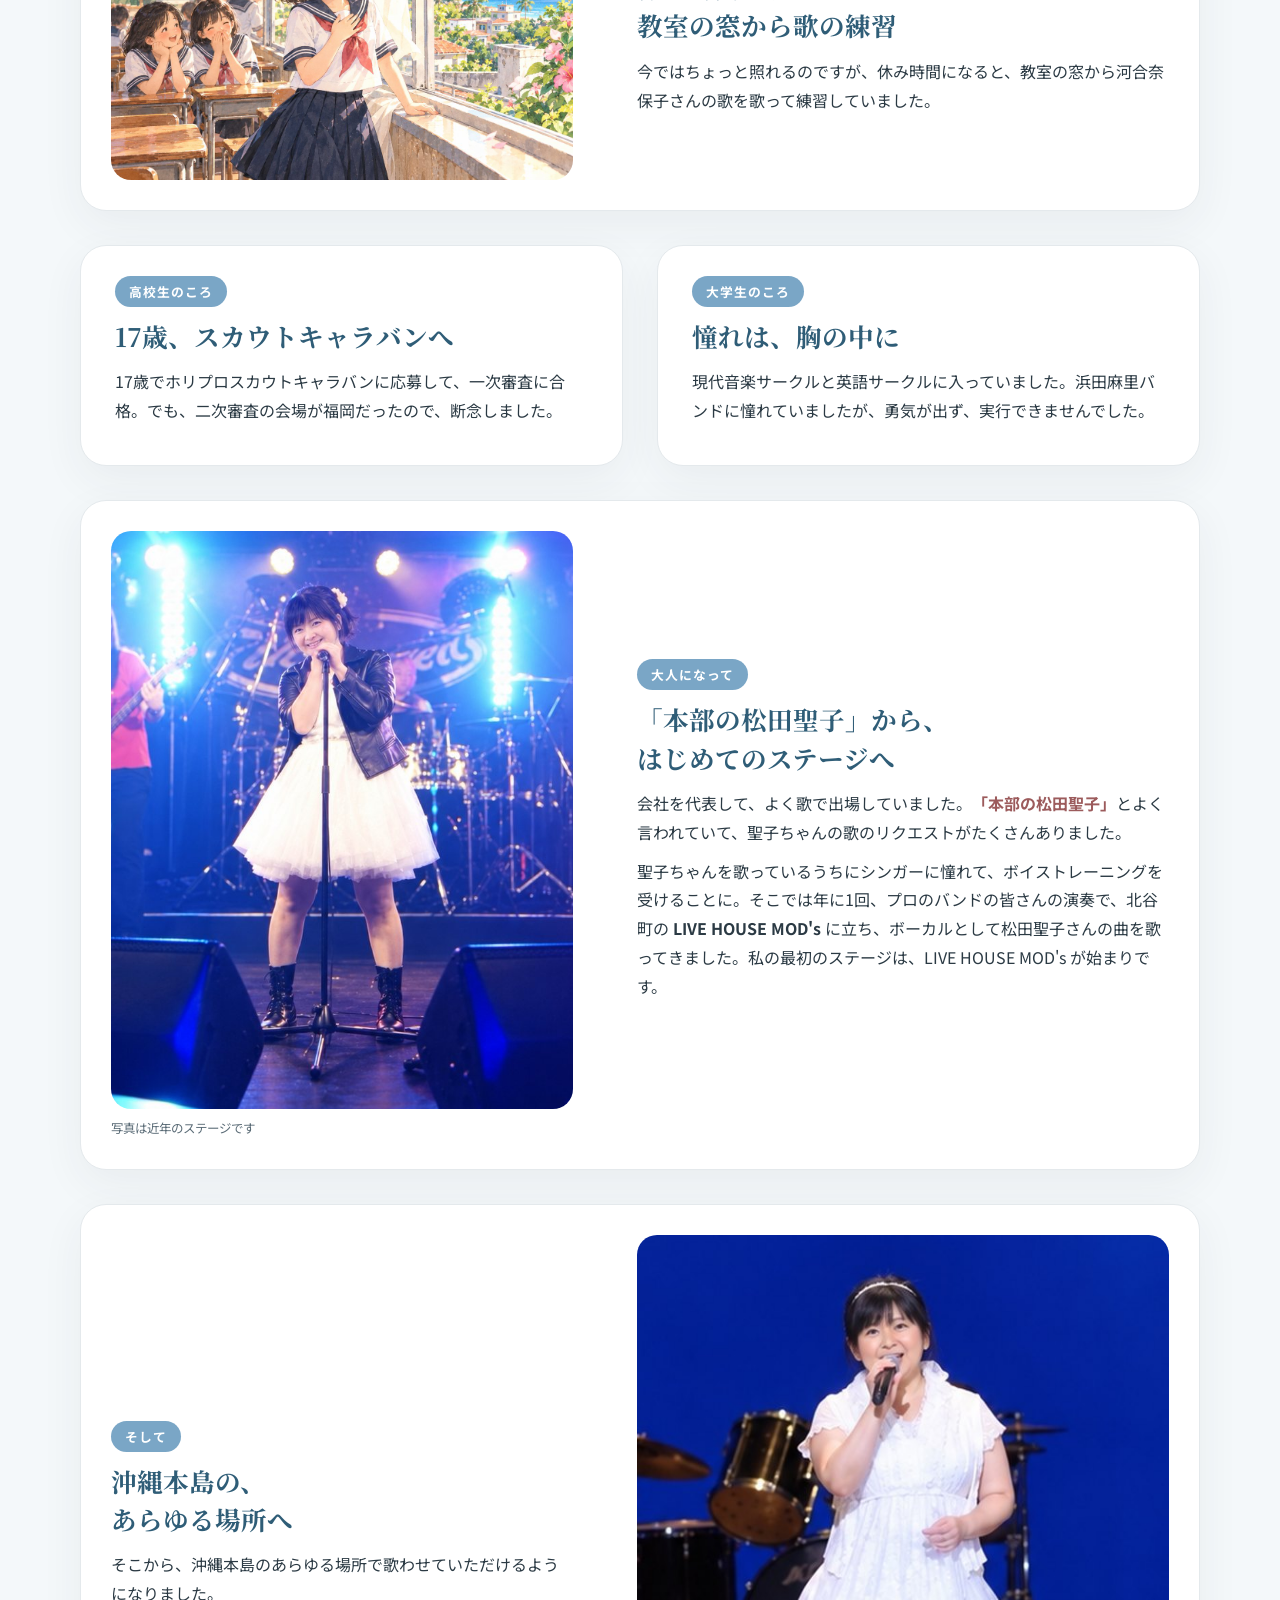
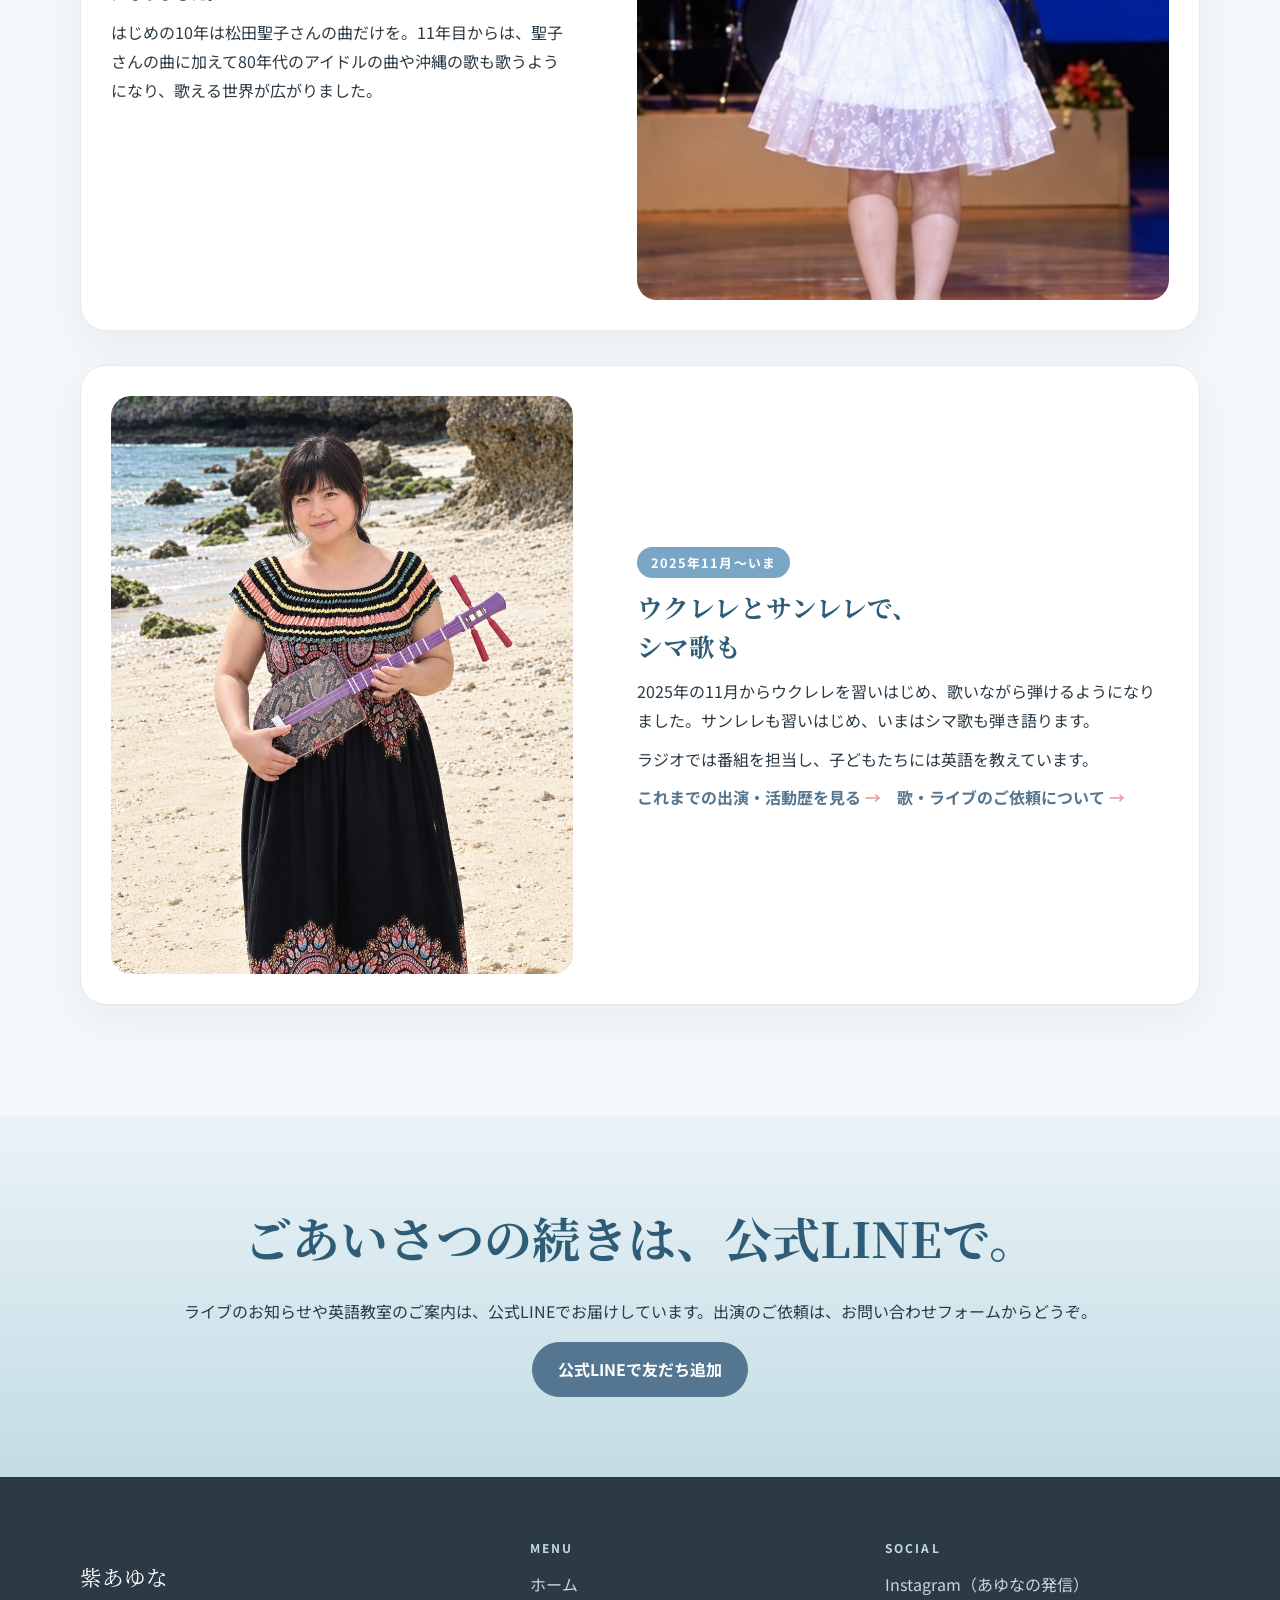
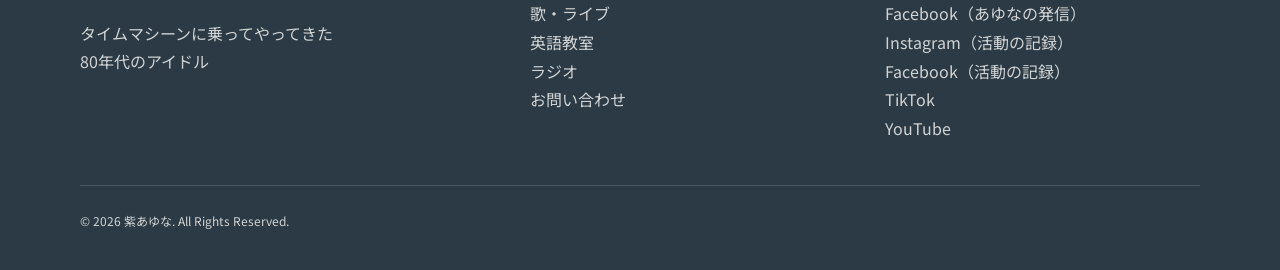
==== commit 102253df: "プロフィールに英語の学び（LLI）を追加（2026-10-27）" ====
--- a/about.html
+++ b/about.html
@@ -6,7 +6,17 @@
   <title>紫あゆなについて｜プロフィールと、シンガーへの目覚め</title>
   <meta name="description" content="紫あゆなのプロフィール。沖縄県本部町生まれ。幼稚園のころテレビの前で開いたリサイタルから、北谷町 LIVE HOUSE MOD's での初ステージ、沖縄本島の各地へ。">
   <link rel="canonical" href="https://ayunamurasaki.github.io/hp/about.html">
-  <link rel="stylesheet" href="assets/css/style.css">
+  <meta property="og:title" content="紫あゆなについて｜プロフィールと、シンガーへの目覚め">
+  <meta property="og:description" content="紫あゆなのプロフィール。沖縄県本部町生まれ。幼稚園のころテレビの前で開いたリサイタルから、北谷町 LIVE HOUSE MOD's での初ステージ、沖縄本島の各地へ。">
+  <meta property="og:type" content="website">
+  <meta property="og:url" content="https://ayunamurasaki.github.io/hp/about.html">
+  <meta property="og:site_name" content="紫あゆな 公式ホームページ">
+  <meta property="og:image" content="https://ayunamurasaki.github.io/hp/assets/images/icon-portrait.jpg">
+  <meta property="og:image:width" content="900">
+  <meta property="og:image:height" content="900">
+  <meta property="og:image:alt" content="紫あゆな">
+  <meta name="twitter:card" content="summary">
+  <link rel="stylesheet" href="assets/css/style.css?v=20261018">
 </head>
 <body class="theme-about">
   <a class="skip-link" href="#main">本文へ移動</a>
@@ -38,6 +48,7 @@
             <dt>出身</dt><dd>沖縄県本部町生まれ</dd>
             <dt>誕生日</dt><dd>5月3日</dd>
             <dt>活動</dt><dd>歌（80年代アイドルの曲・沖縄の歌）／ウクレレ・サンレレの弾き語り／ラジオパーソナリティ（オキラジ・FM読谷）／子どもの英語教室</dd>
+            <dt>英語の学び</dt><dd>LLI井上語学研究所（Language Laboratory of Inoue）で英語と通訳技術を学び、LLI会議通訳者養成講座を受講。</dd>
           </dl>
         <p class="signature">紫あゆな</p>
       </div>
--- a/assets/css/style.css
+++ b/assets/css/style.css
@@ -300,17 +300,27 @@
 .pillar { display: flex; flex-direction: column; overflow: hidden; border: 1px solid var(--line); border-radius: 24px; background: #fff; box-shadow: 0 14px 44px rgba(43,58,68,.06); color: inherit; transition: transform .2s, box-shadow .2s; }
 .pillar:hover { transform: translateY(-6px); box-shadow: var(--shadow); }
 .pillar img { width: 100%; aspect-ratio: 4 / 5; object-fit: cover; }
+/* スマホでは 4:3 に切るので、頭が切れないよう上寄りで切る（2026-10-17 本人指摘「写真の上が切れている」） */
+.pillar.theme-live img { object-position: 50% 40%; }
+.pillar.theme-english img, .pillar.theme-radio img { object-position: 50% 10%; }
 .pillar .card-body { display: flex; flex: 1; flex-direction: column; }
 .pillar h3 { margin: 4px 0 10px; color: var(--sea-ink); font-family: var(--serif); font-size: 1.35rem; }
 .pillar p { margin: 0 0 14px; }
 .pillar .link-arrow { margin-top: auto; }
 .pillar .card-number { color: var(--accent); }
 
-.video-grid { display: grid; grid-template-columns: repeat(2, 1fr); gap: 22px; margin-top: 40px; }
+.video-grid { display: grid; grid-template-columns: repeat(2, 1fr); gap: 22px; margin-top: 40px; }  /* 2本（2026-10-18 歌酒場・はるさーダンサーズ・中城モールを外した） */
 .video { display: block; overflow: hidden; border: 1px solid var(--line); border-radius: 20px; background: #fff; color: inherit; }
 .video .thumb { position: relative; display: block; }
 .video .thumb img { width: 100%; aspect-ratio: 16 / 9; object-fit: cover; }
-.video .thumb::after { content: "▶"; position: absolute; left: 50%; top: 50%; display: grid; width: 58px; height: 58px; place-items: center; border-radius: 50%; color: #fff; background: rgba(217,138,139,.92); font-size: 1.2rem; transform: translate(-50%, -50%); }
+/* 動画カードの表紙（2026-10-17 改2）: 表紙は曲名まで入った1枚の画像。重ねる文字と再生ボタンは置かない */
+.video .thumb { overflow: hidden; background: #111; }
+.video .thumb img { transition: transform .35s; }
+.video:hover .thumb img { transform: scale(1.03); }
+/* YouTube バナー（2026-10-17 改2）: 1枚の画像。スマホは正方形の版に切り替える */
+.yt-banner-img { display: block; overflow: hidden; border-radius: 24px; box-shadow: 0 18px 40px rgba(60, 10, 20, .25); transition: transform .25s, box-shadow .25s; }
+.yt-banner-img img { display: block; width: 100%; height: auto; }
+.yt-banner-img:hover { transform: translateY(-3px); box-shadow: 0 24px 48px rgba(60, 10, 20, .32); }
 .video .card-body { display: block; padding: 18px 22px; }
 .video h3 { margin: 0 0 4px; color: var(--sea-ink); font-family: var(--serif); font-size: 1.1rem; }
 .video p { margin: 0; color: var(--muted); font-size: .9rem; }
